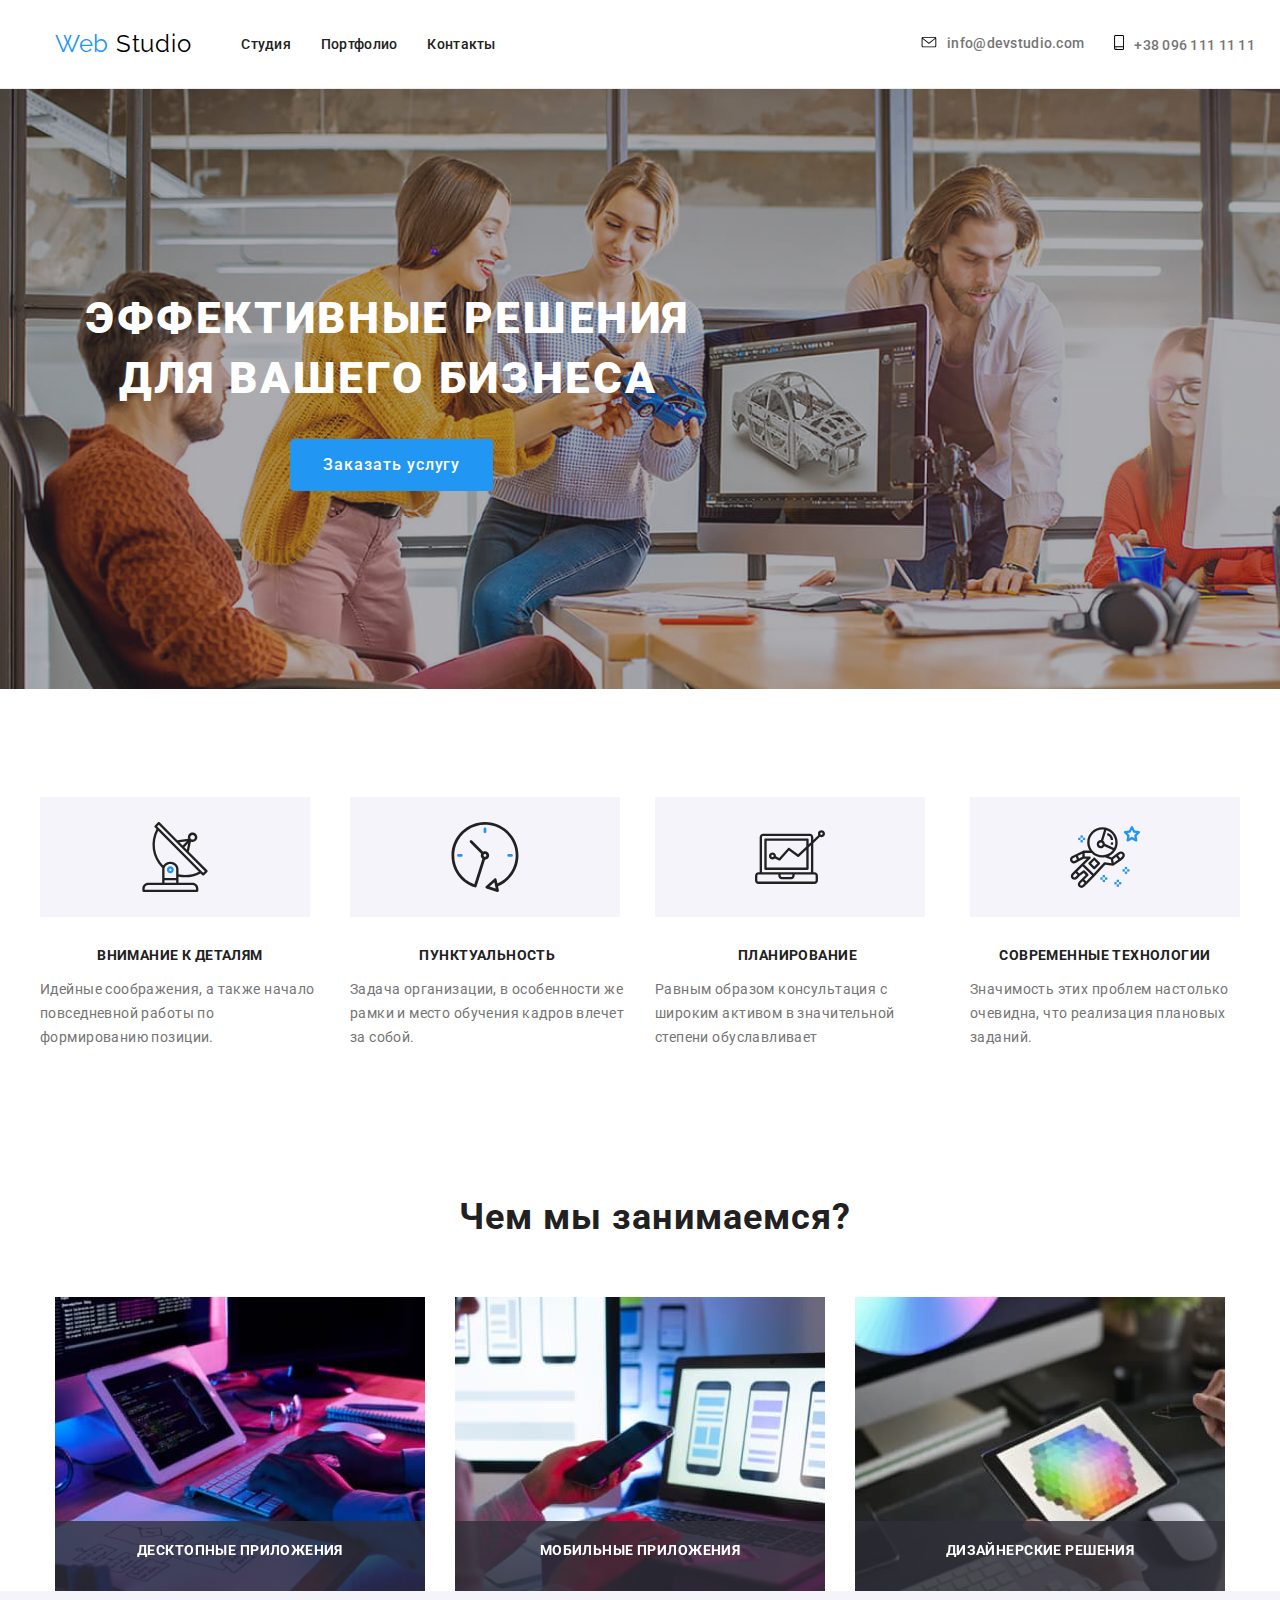
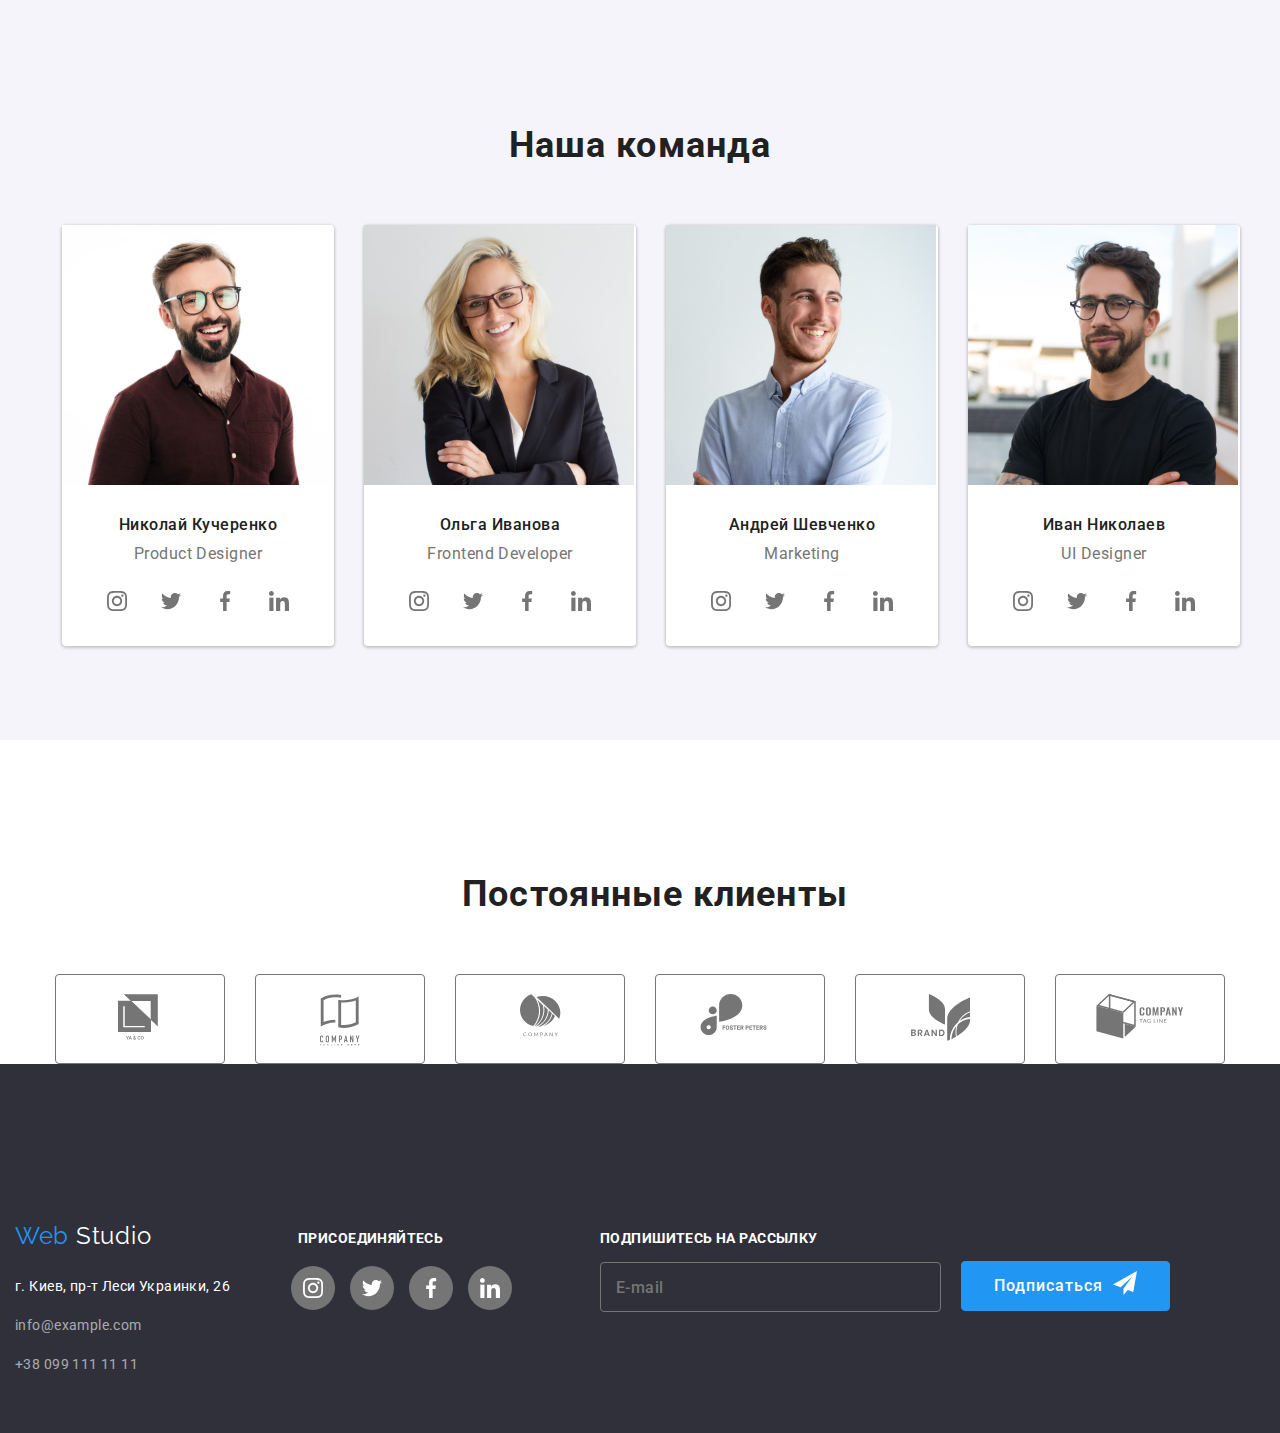
==== index.html @ bc1d1ab4 "Изменяет разметку footer" ====
<!DOCTYPE html>
<html lang="ru">

<head>
  <meta charset="UTF-8" />
  <meta name="viewport" content="width=device-width, initial-scale=1.0" />
  <meta http-equiv="X-UA-Compatible" content="ie=edge" />
  <title>Web studio</title>
  <link rel="stylesheet" href="./css/normalize.css" />
  <link rel="stylesheet" href="./css/styles.css" />
  <link href="https://fonts.googleapis.com/css2?family=Raleway:wght@700&family=Roboto:wght@400;500;700;900&display=swap"
    rel="stylesheet" />
</head>

<body>
  <!--Шапка сайта-->
  <header class="page-header">
    <div class="container flexbox">
      <nav class="navigation">
        <a>
          <span class="logo">
            <span class="logo-part-one">Web</span>
            <span class="logo-part-two">Studio</span></span></a>
        <ul class="list menu-list">
          <li class="menu-item">
            <a href="./index.html" class="menu-link">Студия</a>
          </li>
          <li class="menu-item">
            <a href="./portfolio.html" class="menu-link">Портфолио</a>
          </li>
          <li class="menu-item">
            <a href="#" class="menu-link">Контакты</a>
          </li>
        </ul>
      </nav>

      <section class="contacts">
        <address>
          <ul class="list contacts-list menu-list">
            <li class="contacts-item">
              <a href="info@devstudio.com" class="contacts-link e-mail-link">
                <svg class="mail-icon" width="16" height="11">
                <use href="./icons/sprite.svg#icon-mail"></use>
              </svg>info@devstudio.com</a>
            </li>
            <li class="contacts-item">
              <a href="tel:+380961111111" class="contacts-link"><svg class="mail-icon" width="10" height="15">
                <use href="./icons/sprite.svg#icon-smartphone"></use>
              </svg>+38 096 111 11 11</a>
            </li>
          </ul>
        </address>
      </section>
    </div>
  </header>
  <main>
    <section class="hero boxhero">
      <div class="container">
        <h1 class="page-title">Эффективные решения для вашего бизнеса</h1>
        <button class="btn-header">
          <span data-modal-open>Заказать услугу</span>
        </button>
      </div>
      <div class="backdrop is-hidden" data-modal>
        <div class="modal">
          
          <div>
            <p class="modal-title">
              Оставьте свои данные, мы Вам перезвоним
            </p>
            <form class="contacts-us-form" id="contact-form">
              <svg class="modal-icon" width="18" height="18">
                <use href="./icons/sprite.svg#icon-personmodal"></use>
              </svg>
              <input class="contact-us-field" type="text" name="user-name" placeholder="Имя" required>
              <svg class="modal-icon" width="18" height="18">
                <use href="./icons/sprite.svg#icon-phonemodal"></use>
              </svg>
              <input class="contact-us-field" type="tel" name="user-phone" placeholder="Телефон" required>
              <svg class="modal-icon" width="18" height="18">
                <use href="./icons/sprite.svg#icon-emailmodal"></use>
              </svg>
              <input class="contact-us-field" type="email" name="user-email" placeholder="Почта" required>
              <textarea class="contact-us-field contact-us-message" name="message" id="" placeholder="Введите текст" cols="30" rows="10"></textarea>
              
              
              
              
          
              <div class="flexbox-list">
                <p class="modal-agree-text">
                  <svg class="modal-icon" width="16" height="16">
                   <use href="./icons/sprite.svg#icon-modal">
                  </svg>
                  Соглашаюсь с рассылкой и принимаю
                </p>
               <p href="#" class="modal-terms-text">Условия договора</p>
              </div>
             <button class="modal-btn">
              <span>Отправить</span>
              <div class="icon-close-hover">
                <button data-modal-close><svg class="icon-close" width="30" height="30">
                    <use href="./icons/sprite.svg#icon-close">
                  </svg></button>
              </div>
            </form>
          </div>
        </div>
      </div>
    </section>
    <!-- Преимущества> -->
    <section class="padding-section">
      <div class="container">
        <ul class="list">
          <div class="flexbox-list">
            <li class="team-item">
              <h3 class="advantage-title advantage-lokator">Внимание к деталям</h3>
              <p class="section-description">
                Идейные соображения, а также начало повседневной работы по
                формированию позиции.
              </p>
            </li>
            <li class="team-item">

              <h3 class="advantage-title advantage-clock">Пунктуальность</h3>
              <p class="section-description">
                Задача организации, в особенности же рамки и место обучения
                кадров влечет за собой.
              </p>
            </li>
            <li class="team-item">

              <h3 class="advantage-title advantage-diagram">Планирование</h3>
              <p class="section-description">
                Равным образом консультация с широким активом в значительной
                степени обуславливает
              </p>
            </li>
            <li>

              <h3 class="advantage-title advantage-cosmo">Современные технологии</h3>
              <p class="section-description">
                Значимость этих проблем настолько очевидна, что реализация
                плановых заданий.
              </p>
            </li>
          </div>
        </ul>
      </div>
    </section>
    <!--Продукт-->
    <section class="section padding-section">
      <div class="container">
        <h2 class="section-title">Чем мы занимаемся?</h2>
        <ul class="list">
          <div class="flexbox-list">
            <li class="team-item">
              <div class="product">
              <img class="img" src="./imagespage1/activitiesphoto/img1.jpg" width="370" height="294"
                alt="Десктоп ноутбука" />
                <div class="advantage-absolute-title">
                 <h3 class="advantage-title white-title">Десктопные приложения</h3>
                </div>
            </li>
            <li class="team-item">
              <div class="product">
               <img class="img" src="./imagespage1/activitiesphoto/img2.jpg" width="370" height="294"
                alt="Мобильный телефон" />
                <div class="advantage-absolute-title">
                 <h3 class="advantage-title white-title">
                  Мобильные приложения
                 </h3>
                </div>
              </div>
            </li>
            <li class="team-item">
              <div class="product">
               <img class="img" src="./imagespage1/activitiesphoto/img3.jpg" width="370" height="294"
                alt="Монитор компьютера" />
                <div class="advantage-absolute-title">
                 <h3 class="advantage-title white-title background-title">
                   Дизайнерские решения
                 </h3>
                </div>
              </div>
            </li>
          </div>
        </ul>
      </div>
    </section>
    <!--Команда-->
    <section class="team-section padding-section">
      <div class="container">
        <h2 class="section-title">Наша команда</h2>
        <ul class="list flexbox">
          <div class="flexbox-list">
            <li class="team-item teammembers-box">
              <img class="img" src="./imagespage1/teamphoto/img1.jpg" width="270" height="260"
                alt="Николай Кучеренко" />
              <h3 class="name-title">Николай Кучеренко</h3>
              <p class="name-description">Product Designer</p>
              <ul class="list flexbox-center">
                <li class="social-item">
                  <href="https://www.instagram.com/" class="social-icons-link" target="_blank" rel="noopener noreferrer"
                    aria-label="ссылка Инстаграм" /> 
                    <svg class="social-icon" width="20" height="20">
                      <use href="./icons/sprite.svg#icon-instagram"></use>
                    </svg>
                </li>
                <li class="social-item">
                  <href="https://twitter.com/" class="social-icons-link"
                    target="_blank" rel="noopener noreferrer" aria-label="ссылка Твиттер" />
                    <svg class="social-icon" width="20" height="20">
                      <use href="./icons/sprite.svg#icon-twitter"></use>
                    </svg>
                </li>
                <li class="social-item">
                  <href="https://facebook.com/" class="social-icons-link" target="_blank" rel="noopener noreferrer"
                    aria-label="ссылка Фейсбук" />
                    <svg class="social-icon" width="20" height="20">
                      <use href="./icons/sprite.svg#icon-facebook"></use>
                    </svg>
                </li>
                <li class="social-item">
                  <href="https://www.linkedin.com/" class="social-icons-link" target="_blank" rel="noopener noreferrer"
                    aria-label="ссылка Линкедин" />
                    <svg class="social-icon" width="20" height="20">
                      <use href="./icons/sprite.svg#icon-linkedin"></use>
                    </svg>
                </li>
              </ul>
            </li>
            <li class="team-item teammembers-box">
              <img class="img" src="./imagespage1/teamphoto/img2.jpg" width="270" height="260" alt="Ольга Иванова" />
              <h3 class="name-title">Ольга Иванова</h3>
              <p class="name-description">Frontend Developer</p>
              <ul class="list flexbox-center">
                <li class="social-item">
                  <href="https://www.instagram.com/" class="social-icons-link" target="_blank" rel="noopener noreferrer"
                    aria-label="ссылка Инстаграм" />
                  <svg class="social-icon" width="20" height="20">
                    <use href="./icons/sprite.svg#icon-instagram"></use>
                  </svg>
                </li>
                <li class="social-item">
                  <href="https://twitter.com/" class="social-icons-link" target="_blank" rel="noopener noreferrer"
                    aria-label="ссылка Твиттер" />
                  <svg class="social-icon" width="20" height="20">
                    <use href="./icons/sprite.svg#icon-twitter"></use>
                  </svg>
                </li>
                <li class="social-item">
                  <href="https://facebook.com/" class="social-icons-link" target="_blank" rel="noopener noreferrer"
                    aria-label="ссылка Фейсбук" />
                  <svg class="social-icon" width="20" height="20">
                    <use href="./icons/sprite.svg#icon-facebook"></use>
                  </svg>
                </li>
                <li class="social-item">
                  <href="https://www.linkedin.com/" class="social-icons-link" target="_blank" rel="noopener noreferrer"
                    aria-label="ссылка Линкедин" />
                  <svg class="social-icon" width="20" height="20">
                    <use href="./icons/sprite.svg#icon-linkedin"></use>
                  </svg>
                </li>
              </ul>
            </li>
            <li class="team-item teammembers-box">
              <img class="img" class="img" src="./imagespage1/teamphoto/img3.jpg" width="270" height="260"
                alt="Андрей Шевченко" />
              <h3 class="name-title">Андрей Шевченко</h3>
              <p class="name-description">Marketing</p>
              <ul class="list flexbox-center">
                <li class="social-item">
                  <href="https://www.instagram.com/" class="social-icons-link" target="_blank" rel="noopener noreferrer"
                    aria-label="ссылка Инстаграм" />
                  <svg class="social-icon" width="20" height="20">
                    <use href="./icons/sprite.svg#icon-instagram"></use>
                  </svg>
                </li>
                <li class="social-item">
                  <href="https://twitter.com/" class="social-icons-link" target="_blank" rel="noopener noreferrer"
                    aria-label="ссылка Твиттер" />
                  <svg class="social-icon" width="20" height="20">
                    <use href="./icons/sprite.svg#icon-twitter"></use>
                  </svg>
                </li>
                <li class="social-item">
                  <href="https://facebook.com/" class="social-icons-link" target="_blank" rel="noopener noreferrer"
                    aria-label="ссылка Фейсбук" />
                  <svg class="social-icon" width="20" height="20">
                    <use href="./icons/sprite.svg#icon-facebook"></use>
                  </svg>
                </li>
                <li class="social-item">
                  <href="https://www.linkedin.com/" class="social-icons-link" target="_blank" rel="noopener noreferrer"
                    aria-label="ссылка Линкедин" />
                  <svg class="social-icon" width="20" height="20">
                    <use href="./icons/sprite.svg#icon-linkedin"></use>
                  </svg>
                </li>
              </ul>
            </li>
            <li class="team-item teammembers-box">
              <img class="img" src="./imagespage1/teamphoto/img4.jpg" width="270" height="260" alt="Иван Николаев" />
              <h3 class="name-title">Иван Николаев</h3>
              <p class="name-description">UI Designer</p>
              <ul class="list flexbox-center">
                <li class="social-item">
                  <href="https://www.instagram.com/" class="social-icons-link" target="_blank" rel="noopener noreferrer"
                    aria-label="ссылка Инстаграм" />
                  <svg class="social-icon" width="20" height="20">
                    <use href="./icons/sprite.svg#icon-instagram"></use>
                  </svg>
                </li>
                <li class="social-item">
                  <href="https://twitter.com/" class="social-icons-link" target="_blank" rel="noopener noreferrer"
                    aria-label="ссылка Твиттер" />
                  <svg class="social-icon" width="20" height="20">
                    <use href="./icons/sprite.svg#icon-twitter"></use>
                  </svg>
                </li>
                <li class="social-item">
                  <href="https://facebook.com/" class="social-icons-link" target="_blank" rel="noopener noreferrer"
                    aria-label="ссылка Фейсбук" />
                  <svg class="social-icon" width="20" height="20">
                    <use href="./icons/sprite.svg#icon-facebook"></use>
                  </svg>
                </li>
                <li class="social-item">
                  <href="https://www.linkedin.com/" class="social-icons-link" target="_blank" rel="noopener noreferrer"
                    aria-label="ссылка Линкедин" />
                  <svg class="social-icon" width="20" height="20">
                    <use href="./icons/sprite.svg#icon-linkedin"></use>
                  </svg>
                </li>
              </ul>
            </li>
          </div>
        </ul>
      </div>
    </section>
    <!--Постоянные клиенты-->
    <section class="section padding-section">
      <div class="container">
        <h2 class="section-title">Постоянные клиенты</h2>
        <ul class="list flexbox-list">
          <li class="team-item">
            <div class="clients-box">
              <svg class="client-icon" width="44" height="49">
                <use href="./icons/sprite.svg#icon-logo1"></use>
              </svg>
            </div>
          </li>
          <li class="team-item">
            <div class="clients-box">
              <svg class="client-icon" width="40" height="52">
                <use href="./icons/sprite.svg#icon-logo2"></use>
              </svg>
            </div>
          </li>
          <li class="team-item">
            <div class="clients-box">
              <svg class="client-icon" width="41" height="43">
                <use href="./icons/sprite.svg#icon-logo3"></use>
              </svg>
            </div>
          </li>
          <li class="team-item">
            <div class="clients-box">
              <svg class="client-icon" width="80" height="42">
                <use href="./icons/sprite.svg#icon-logo4"></use>
              </svg>
            </div>
          </li>
          <li class="team-item">
            <div class="clients-box">
              <svg class="client-icon" width="59" height="47">
                <use href="./icons/sprite.svg#icon-logo5"></use>
              </svg>
            </div>
          </li>
          <li class="team-item">
            <div class="clients-box">
              <svg class="client-icon" width="88" height="45">
                <use href="./icons/sprite.svg#icon-logo6"></use>
              </svg>
            </div>
          </li>
        </ul>
      </div>
    </section>
  </main>
  <!--Подвал-->
  <footer class="footer-section flexbox-list">
    <section class="padding-section">
      <div class="section flexbox-list">
        <div class="flexbox-list footer-box">
          <div class="adress-box">
            <h2 hidden class="section-title">Контакты</h2>
            <p class="logo">
              <span class="logo-part-one-footer">Web</span>
              <span class="logo-part-two-footer">Studio</span>
            </p>

            <address>
              <div>
                <ul class="list">
                  <li class="adress-margin">
                    <a href="#" target="_blank" rel="noopener noreferrer" class="adress-footer-description">г. Киев, пр-т
                      Леси
                      Украинки, 26</a>
                  </li>
                  <li class="adress-margin">
                    <a href="mailto:info@example.com" class="contacts-description">info@example.com</a>
                  </li>
                  <li class="adress-margin">
                    <a href="+380991111111" class="contacts-description">+38 099 111 11 11</a>
                  </li>
                </ul>
              </div>
            </address>
          </div>

          <div class="footer-box join-us-box">
            <b class="advantage-title white-title">Присоединяйтесь</b>
            <ul class="list flexbox-center">
              <li class="socialfooter-item">
                <href="https://www.instagram.com/" class="socialfooter-icons-link" target="_blank" rel="noopener noreferrer"
                  aria-label="ссылка Инстаграм" />
                <svg class="socialfooter-icon" width="20" height="20">
                  <use href="./icons/sprite.svg#icon-instagram"></use>
                </svg>
              </li>
              <li class="socialfooter-item">
                <href="https://twitter.com/" class="socialfooter-icons-link" target="_blank" rel="noopener noreferrer"
                  aria-label="ссылка Твиттер" />
                <svg class="socialfooter-icon" width="20" height="20">
                  <use href="./icons/sprite.svg#icon-twitter"></use>
                </svg>
              </li>
              <li class="socialfooter-item">
                <href="https://facebook.com/" class="socialfooter-icons-link" target="_blank" rel="noopener noreferrer"
                  aria-label="ссылка Фейсбук" />
                <svg class="socialfooter-icon" width="20" height="20">
                  <use href="./icons/sprite.svg#icon-facebook"></use>
                </svg>
              </li>
              <li class="socialfooter-item">
                <href="https://www.linkedin.com/" class="socialfooter-icons-link" target="_blank" rel="noopener noreferrer"
                  aria-label="ссылка Линкедин" />
                <svg class="socialfooter-icon" width="20" height="20">
                  <use href="./icons/sprite.svg#icon-linkedin"></use>
                </svg>
              </li>
            </ul>
          </div>
        </div>

        <div class="footer-box sign-up-box container">
          <b class="advantage-title white-title">Подпишитесь на рассылку</b>
          <div class="flexbox-list">
            <p class="email-btn emailbtn-text">E-mail</p>
            <button class="btn adress-margin">
              <span class="flexbox-list">Подписаться
                <svg class="galka-icon" width="24" height="24">
                  <use href="./icons/sprite.svg#icon-galka"></use>
                </svg>
              </span>
            </button>
          </div>
        </div>
        </button>
      </div>
      </div>
    </section>
  </footer>
  <script src="./js/modal.js"></script>
</body>

</html>
---- css/styles.css ----
html {
  box-sizing: border-box;
}

*,
*::before,
*::after {
  box-sizing: inherit;
}

:root {
  --accent-color: #2196f3;
  --dark-color: #000000;
  --semidark-color: #212121;
  --background-color: #2f303a;
  --main-color: #757575;
  --semilight-color: #f5f4fa;
  --light-color: #ffffff;
  --backround-light: #f5f4fa;
  --border-color: #ececec;
  --timing-function: cubic-bezier(0.4, 0, 0.2, 1);
}

body {
  font-family: "Roboto", sans-serif;
  font-size: 14px;
  line-height: 1, 714;
  letter-spacing: 0.03em;
  color: var(--main-color);
}
.container {
  width: 1200px;
  padding-left: 15 px;
  margin-right: auto;
  margin-left: auto;
}
.page-header {
  padding: 30px 0 30px 30px;
  border-bottom: 1px solid var(--border-color);
}

.flexbox {
  display: flex;
  justify-content: flex-end;
  align-items: center;
}
.flexbox-list {
  display: flex;
}

.flexbox-center {
  display: flex;
  justify-content: center;
}
.flexbox-space-between {
  display: flex;
  justify-content: space-between;
}

.footer-box {
  width: calc((100% - 30px) / 2);
}

.menu-list {
  display: flex;
}

.hero {
  background-color: rgba(47, 48, 58, 0.4);
  background-image: linear-gradient(
      rgba(47, 48, 58, 0.4) 0%,
      rgba(47, 48, 58, 0.4) 100%
    ),
    url(../imagespage1/header.jpg);

  height: 600px;
  padding: 200px 0;
}
/*фото*/
.img {
  display: block;
  max-width: 100%;
  height: auto;
  object-fit: cover;
  object-position: top;
}

/* секции */

.boxhero {
  margin-right: auto;
  margin-left: auto;
}

.section {
  width: 1200px;
  margin-right: auto;
  margin-left: auto;
  padding: 0 15px;
}
.padding-section {
  padding-top: 94px;
}
.margin-works:nth-child(-n + 3) {
  margin-top: 34px;
}
.team-section {
  margin-right: auto;
  margin-left: auto;
  background-color: var(--backround-light);
  padding: 94px 15px;
}
.footer-section {
  margin-right: auto;
  margin-left: auto;
  background-color: var(--background-color);
  padding: 60 0 0 0;
}
.footer-width {
  width: 1200px;
}
.items-wrap {
  flex-wrap: wrap;
}
.e-mail-link {
  margin-right: 30px;
}
.navigation {
  display: flex;
  align-items: center;
  margin-right: auto;
}
.works-width {
  width: calc((100% - 60px) / 3);
}

.menu-item:not(:last-child) {
  margin-right: 30px;
}

.team-item:not(:last-child) {
  margin-right: 30px;
}
/*.menu-item {
  outline: 2px solid tomato;
}*/

.menu-link {
  font-family: "Roboto", sans-serif;
  position: relative;
  font-weight: 500;
  font-size: 14px;
  line-height: 1.143em;
  letter-spacing: 0.02em;
  color: var(--semidark-color);
  text-decoration: none;
  transition: color 250ms var(--timing-function);
}
.menu-link::after {
  content: "";
  position: absolute;
  display: block;
  width: 100%;
  height: 4px;
  border-radius: 4px;
  background-color: var(--accent-color);
  transform: translateY(30px);
  transform: scaleX(0);
  transition: transform 250ms var(--timing-function);
  margin-top: 32px;
}
.menu-link:hover::after,
.menu-link:focus::after,
.menu-link:enabled::after {
  transform: scaleX(1);
}

.menu-link:focus,
.menu-link:hover,
.menu-link:enabled {
  color: var(--accent-color);
}

.list {
  list-style: none;
  padding: 0px;
  margin: 0px;
}

.contacts-list {
  font-style: normal;
}
.contacts-link {
  font-family: "Roboto", sans-serif;
  font-style: normal;
  font-weight: 500;
  font-size: 14px;
  line-height: 1.143em;
  letter-spacing: 0.02em;
  color: var(--main-color);
  text-decoration: none;
  transition: color 250ms var(--timing-function);
}

.contacts-link:hover {
  color: var(--accent-color);
  fill: var(--accent-color);
}

.mail-icon {
  margin-right: 10px;
  transition: fill 250ms var(--timing-function);
}

.portfolio-link {
  font-family: "Roboto", sans-serif;
  color: var(--main-color);
  text-decoration: none;
}

/* Боксы */
.advantage-box {
  width: 270px;
  padding: 25px 100px;
  margin-bottom: 30px;
  background-color: var(--backround-light);
}

.advantage-lokator:before {
  content: " ";
  display: block;
  width: 270px;
  height: 120px;
  background-image: url(../imagespage1/advantagephoto/lokator.svg);
  background-position: 50% 50%;
  background-size: auto auto;
  background-repeat: no-repeat;
  background-color: var(--backround-light);
  margin-bottom: 30px;
}

.advantage-clock:before {
  content: " ";
  display: block;
  width: 270px;
  height: 120px;
  background-image: url(../imagespage1/advantagephoto/clock.svg);
  background-position: 50% 50%;
  background-size: auto auto;
  background-repeat: no-repeat;
  background-color: var(--backround-light);
  margin-bottom: 30px;
}
.advantage-diagram:before {
  content: " ";
  display: block;
  width: 270px;
  height: 120px;
  background-image: url(../imagespage1/advantagephoto/diagram.svg);
  background-position: 50% 50%;
  background-size: auto auto;
  background-repeat: no-repeat;
  background-color: var(--backround-light);
  margin-bottom: 30px;
}
.advantage-cosmo:before {
  content: " ";
  display: block;
  width: 270px;
  height: 120px;
  background-image: url(../imagespage1/advantagephoto/cosmo.svg);
  background-position: 50% 50%;
  background-size: auto auto;
  background-repeat: no-repeat;
  background-color: var(--backround-light);
  margin-bottom: 30px;
}
.clients-box {
  width: 170px;
  height: 90px;
  padding: 19px;
  text-align: center;
  background-color: var(--light-color);
  border: 1px solid var(--main-color);
  border-radius: 4px;
  transition: border-color 250ms var(--timing-function);
}

.clients-box:hover .client-icon {
  fill: var(--accent-color);
}

.client-icon {
  fill: var(--main-color);
  transition: fill 250ms var(--timing-function);
}

.clients-box:hover {
  border-color: var(--accent-color);
}

.teammembers-box {
  width: 272px;
  border-radius: 4px;
  background-color: var(--light-color);
  box-shadow: 0px 1px 3px 1px rgba(0, 0, 0, 0.2);
}
.works-box {
  width: 370px;
  margin-bottom: 30px;
  transition: box-shadow 250ms var(--timing-function);
  box-shadow: 0px 1px 3px 1px rgba(0, 0, 0, 0.2);
}

.portfolio-link:hover .work-actions {
  opacity: 1;
}
.work-actions {
  position: absolute;
  top: 23px;
  left: 23px;
  padding-right: 23px;
  opacity: 0;
  transition: 250ms var(--timing-function);
}
.product-thumb:hover::before {
  opacity: 1;
}

.product-thumb {
  position: relative;
  overflow: hidden;
  transition: opacity 250ms var(--timing-function);
}

.product-overlay {
  position: absolute;
  top: 0;
  left: 0;
  width: 100%;
  height: 100%;
  background-color: rgba(33, 150, 243, 0.9);
  transform: translateY(100%);
  opacity: 0;
  transition: transform 250ms cubic-bezier(0.4, 0, 0.2, 1),
    opacity 250ms cubic-bezier(0.4, 0, 0.2, 1);
}

.product:hover .product-overlay {
  transform: translateY(0);
  opacity: 1;
}

.product {
  position: relative;
}

.product.is-hidden {
  opacity: 0;
  pointer-events: none;
}
.advantage-absolute-title {
  position: absolute;
  background: rgba(47, 48, 58, 0.8);
  height: 70px;
  width: 370px;
  padding-top: 7px;
  bottom: 0;
}

.works-description {
  padding: 20px 24px;
}
.adress-box {
  padding-top: 40px;
}

.join-us-box {
  width: 206px;
  margin-top: 72px;
  margin-bottom: 100px;
  margin-left: 68px;
}
.sign-up-box {
  width: 570px;
  margin-top: 72px;
  margin-bottom: 100px;
}

/* Заголовки */

.logo {
  font-family: "Raleway", sans-serif;
  margin-right: 50px;
  font-weight: 700px;
  font-size: 24px;
  line-height: 1.167em;
  letter-spacing: 0.03em;
}

.logo-part-one {
  color: var(--accent-color);
}
.logo-part-two {
  color: var(--dark-color);
}
.logo-part-one-footer {
  color: var(--accent-color);
}
.logo-part-two-footer {
  color: var(--light-color);
}

.page-title {
  font-weight: 900;
  font-size: 44px;
  line-height: 1.363em;
  text-align: center;
  letter-spacing: 0.06em;
  text-transform: uppercase;
  color: var(--light-color);
  margin: 0 0 30px;
  width: 696px;
}
.section-title {
  font-weight: 700;
  font-size: 36px;
  line-height: 1.67em;
  text-align: center;
  letter-spacing: 0.03em;
  color: var(--semidark-color);
  margin-bottom: 50px;
}
.advantage-title {
  font-weight: 700;
  font-size: 14px;
  line-height: 1.143em;
  letter-spacing: 0.03em;
  text-transform: uppercase;
  color: var(--semidark-color);
  text-align: center;
}
.modal {
  position: absolute;
  top: 50%;
  left: 50%;
  transform: translate(-50%, -50%);
  height: 581px;
  width: 528px;
  background-color: #ffffff;
  border-radius: 4px;
  box-shadow: 0px 1px 3px 1px rgba(0, 0, 0, 0.2);
}

.modal-icon {
  margin-right: 8px;
}

.modal-btn {
  font-weight: 500;
  font-size: 16px;
  line-height: 1.875em;
  letter-spacing: 0.06em;
  display: flex;
  height: 50px;
  align-items: center;
  text-align: center;
  background-color: var(--accent-color);
  color: var(--light-color);
  padding: 10px 32px;
  border: 1px solid var(--accent-color);
  border-radius: 4px;
  transition: color 250ms var(--timing-function);
  transition: background-color 250ms var(--timing-function);
  margin-left: 164px;
  margin-bottom: 40px;
  box-shadow: 0px 1px 3px 1px rgba(0, 0, 0, 0.2);
}
.modal-terms-text {
  font-style: 400;
  font-weight: 400;
  font-size: 12px;
  line-height: 1.714em;
  letter-spacing: 0.03em;
  text-decoration-line: underline;
  color: #2196f3;
}
.modal-btn:hover,
.modal-btn:focus {
  background-color: var(--light-color);
  color: var(--accent-color);
}
.modal-title {
  font-weight: 700;
  font-size: 20px;
  line-height: 1.15em;
  text-align: center;
  vertical-align: top;
  letter-spacing: 0.03em;
  color: var(--semidark-color);
  margin-top: 40px;
  margin-bottom: 0px;
}
.modal-agree-text {
  font-weight: 400;
  font-size: 12px;
  line-height: 1.71em;
  text-align: left;
  vertical-align: top;
  letter-spacing: 0.03em;
  color: var(--main-color);
}

.contact-us-field {
  width: 450px;
  height: 40px;
  border: 1px solid var(--main-color);
  border-radius: 4px;
  margin-left: 40px;
  margin-top: 28px;
  padding-top: 9px;
  padding-left: 15px;
  color: var(--main-color);
  font-weight: 400;
  font-size: 14px;
  line-height: 1.142em;
  letter-spacing: 0.01em;
}

.contact-us-message {
  width: 450px;
  height: 125px;
  border: 1px solid var(--main-color);
  border-radius: 4px;
  margin-left: 40px;
  margin-top: 28px;
  padding-top: 9px;
  padding-left: 15px;
  color: var(--main-color);
  font-weight: 400;
  font-size: 14px;
  line-height: 1, 142;
  letter-spacing: 0.01em;
}

.contact-us-field::placeholder {
  font-style: 400;
  font-weight: 400;
  font-size: 12px;
  line-height: 1.16;
  letter-spacing: 0.01em;
  color: rgba(117, 117, 117, 0.5);
}
.comment-window {
  width: 450px;
  height: 120px;
  border: 1px solid var(--main-color);
  border-radius: 4px;
  margin-left: 40px;
}

.modalwindow-text {
  color: var(--main-color);
  font-weight: 400;
  font-size: 14px;
  line-height: 1, 142;
  letter-spacing: 0.01em;
}
.icon-close {
  position: absolute;
  top: 8px;
  right: 8px;
  transition: fill 250ms var(--timing-function);
}
.icon-close-hover:hover .icon-close {
  fill: var(--accent-color);
}

.inline-block {
  display: inline-block;
}

.white-title {
  color: var(--light-color);
}

.name-title {
  font-weight: 500;
  font-size: 16px;
  line-height: 1.188em;
  letter-spacing: 0.03em;
  color: var(--semidark-color);
  margin: 0 0 10px;
  text-align: center;
  margin-top: 30px;
}
.portfolio-title {
  font-weight: 700;
  font-size: 18px;
  line-height: 2em;
  letter-spacing: 0.06em;
  color: var(--semidark-color);
}

/* Описание */
.section-description {
  font-style: normal;
  font-weight: normal;
  font-size: 14px;
  line-height: 1.714em;
  letter-spacing: 0.03em;
  color: var(--main-color);
}

.name-description {
  font-weight: 400;
  font-size: 16px;
  line-height: 1.188em;
  letter-spacing: 0.03em;
  color: var(--main-color);
  text-align: center;
  margin-top: 10px;
}

.contacts-description {
  font-style: normal;
  font-weight: normal;
  font-size: 14px;
  line-height: 1.714em;
  letter-spacing: 0.03em;
  color: rgba(255, 255, 255, 0.6);
  text-decoration: none;
}
.adress-footer-description {
  font-style: normal;
  font-weight: normal;
  font-size: 14px;
  line-height: 1.714em;
  letter-spacing: 0.03em;
  color: var(--light-color);
  text-decoration: none;
}
.portfolio-description {
  font-weight: 400;
  font-style: 400;
  font-size: 18px;
  line-height: 2.33em;
  letter-spacing: 0.03em;
  color: var(--light-color);
}
.portfolio-text {
  font-family: "Roboto", sans-serif;
  font-style: normal;
  font-weight: 400;
  font-size: 16px;
  line-height: 1.875em;
  letter-spacing: 0.03em;
  color: var(--main-color);
}
.social-icons-link {
  display: inline-flex;
  justify-content: center;
  align-items: center;
  width: 44px;
  height: 44px;
  background: var(--light-color);
  border-radius: 50%;
  fill: var(--main-color);
  transition: background-color 250ms var(--timing-function);
}
.social-icon {
  transition: fill 250ms var(--timing-function);
}
.social-icons-link:hover .social-icon {
  fill: var(--light-color);
}
.social-icons-link:hover {
  background-color: var(--accent-color);
}

.social-item:not(:last-child) {
  margin-right: 10px;
}
.social-item {
  margin-bottom: 23px;
}

.socialfooter-icons-link {
  display: inline-flex;
  justify-content: center;
  align-items: center;
  width: 44px;
  height: 44px;
  background: var(--main-color);
  border-radius: 50%;
  fill: var(--light-color);
}

.socialfooter-icons-link:hover .socialfooter-icon {
  fill: var(--light-color);
}
.socialfooter-icons-link:hover {
  background-color: var(--accent-color);
}

.socialfooter-item:not(:last-child) {
  margin-right: 15px;
}
.socialfooter-item {
  margin-top: 20px;
  margin-bottom: 23px;
}
.social-footer {
  margin-right: 10px;
  margin-top: 21px;
}

.social-footer-item {
  margin: 20px;
}
.adress-margin {
  margin-top: 15px;
}

.galka-icon {
  display: inline-flex;
  margin-left: 10px;
  width: 24px;
  height: 24px;
  fill: var(--light-color);
}

/* Кнопки */

.btn {
  font-weight: 500;
  font-size: 16px;
  line-height: 1.875em;
  letter-spacing: 0.06em;
  display: flex;
  height: 50px;
  align-items: center;
  text-align: center;
  background-color: var(--accent-color);
  color: var(--light-color);
  padding: 10px 32px;
  border: 1px solid var(--accent-color);
  border-radius: 4px;
  margin-left: 20px;
  transition: background-color 250ms var(--timing-function);
  transition: color 250ms var(--timing-function);
}
.btn:hover,
.btn:focus {
  background-color: var(--light-color);
  color: var(--accent-color);
}
.galka-icon {
  transition: fill 250ms var(--timing-function);
}
.btn:hover .galka-icon {
  fill: var(--accent-color);
}

.btn-header {
  font-weight: 500;
  font-size: 16px;
  line-height: 1.875em;
  letter-spacing: 0.06em;
  display: flex;
  text-align: center;
  background-color: var(--accent-color);
  color: var(--light-color);
  border: 1px solid var(--accent-color);
  border-radius: 4px;
  padding: 10px 32px;
  margin-left: 250px;
  transition: background-color 250ms var(--timing-function);
  transition: color 250ms var(--timing-function);
}

.btn-header:hover,
.btn-header:focus {
  background-color: var(--light-color);
  color: var(--accent-color);
}

.backdrop {
  position: fixed;
  top: 0;
  left: 0;
  width: 100%;
  height: 100%;
  background-color: rgba(0, 0, 0, 0.2);
}

.backdrop.is-hidden {
  opacity: 0;
  pointer-events: none;
}

.email-btn {
  width: 357px;
  height: 50px;
  border: 1px solid var(--main-color);
  border-radius: 4px;
  padding-left: 15px;
  padding-top: 15px;
  padding-bottom: 15px;
}
.emailbtn-text {
  color: var(--main-color);
  font-weight: 500;
  font-size: 16px;
  line-height: 1.25em;
  letter-spacing: 0.03em;
}

.portfoliobtn {
  background-color: var(--semilight-color);
  color: var(--semidark-color);
  font-weight: 500;
  font-size: 16px;
  line-height: 1.625em;
  letter-spacing: 0.03em;
  transition: color 250ms var(--timing-function);
  border: 1px solid var(--semilight-color);
  border-radius: 4px;
  padding: 6px 22px;
  margin-right: 8px;
  display: inline-block;
  transition: background-color 250ms var(--timing-function);
}

.portfoliobtn:hover,
.portfoliobtn:focus {
  background-color: var(--accent-color);
  color: var(--light-color);
}
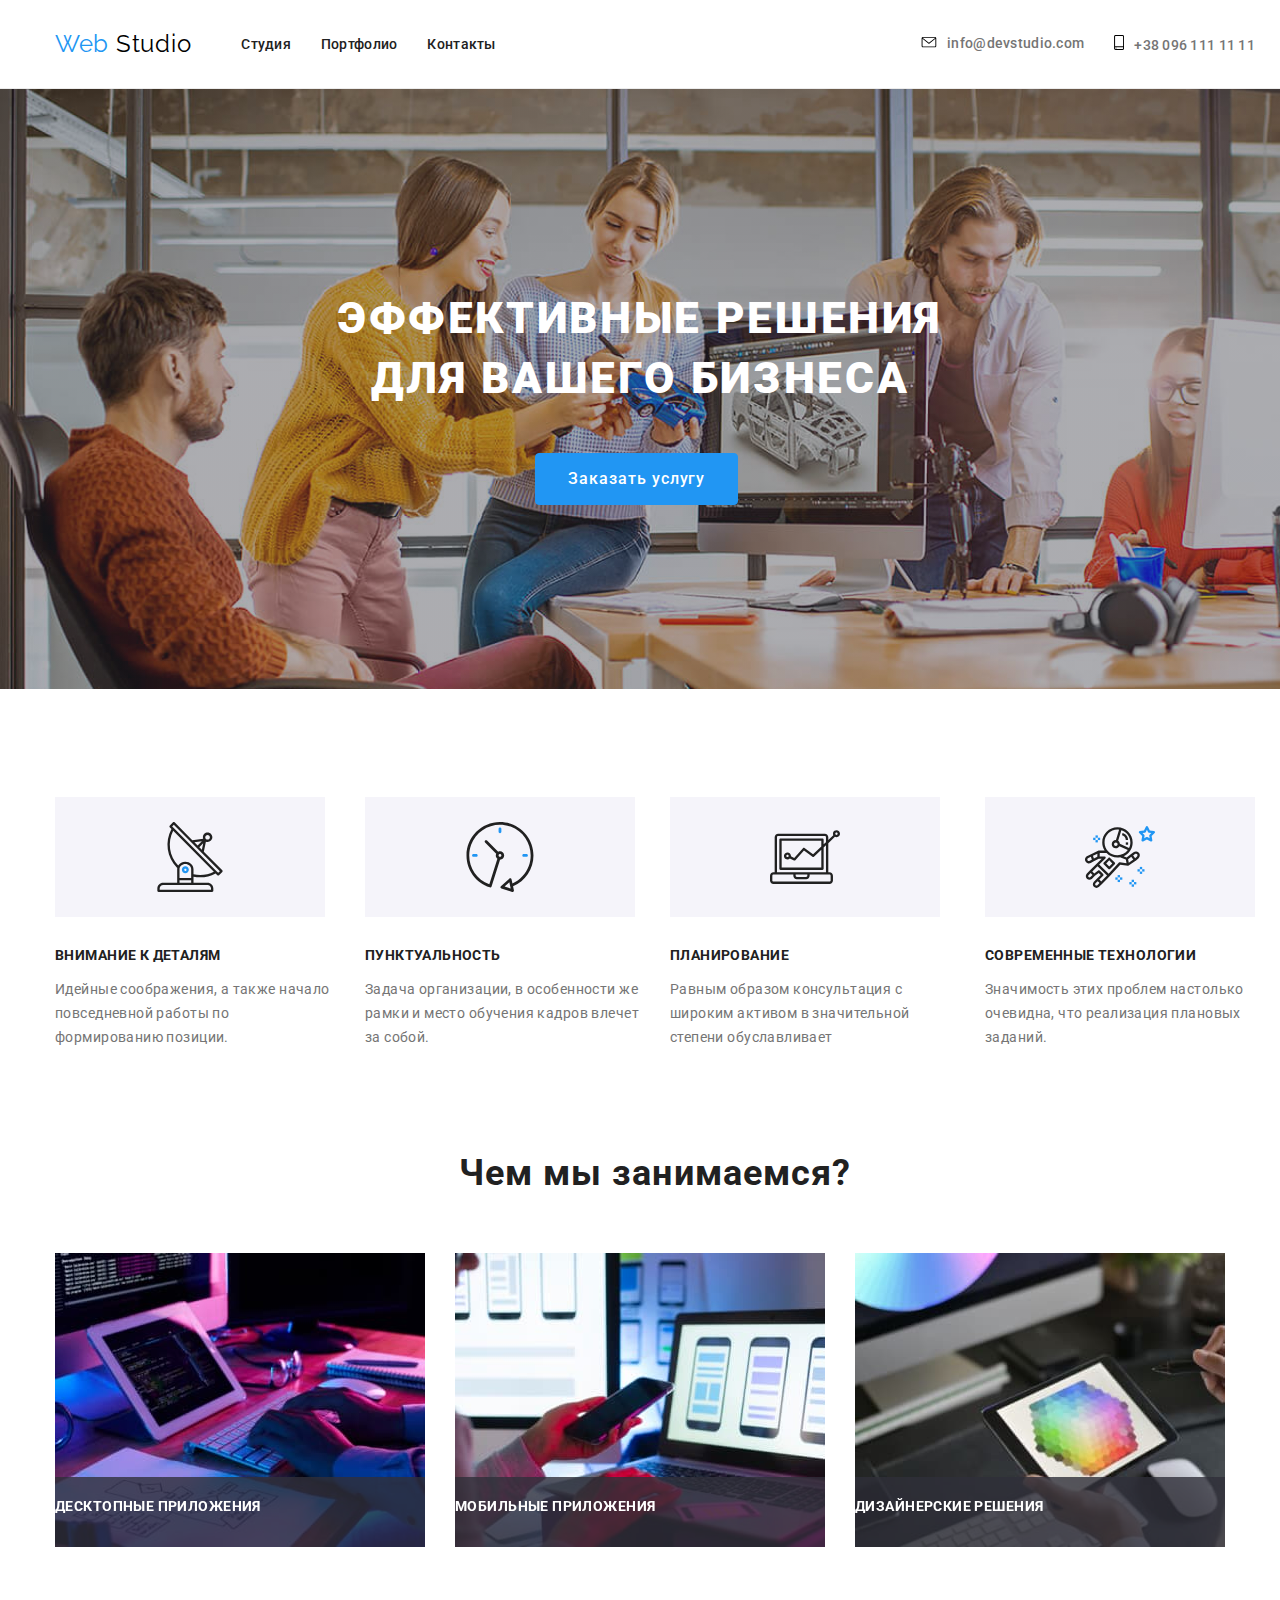
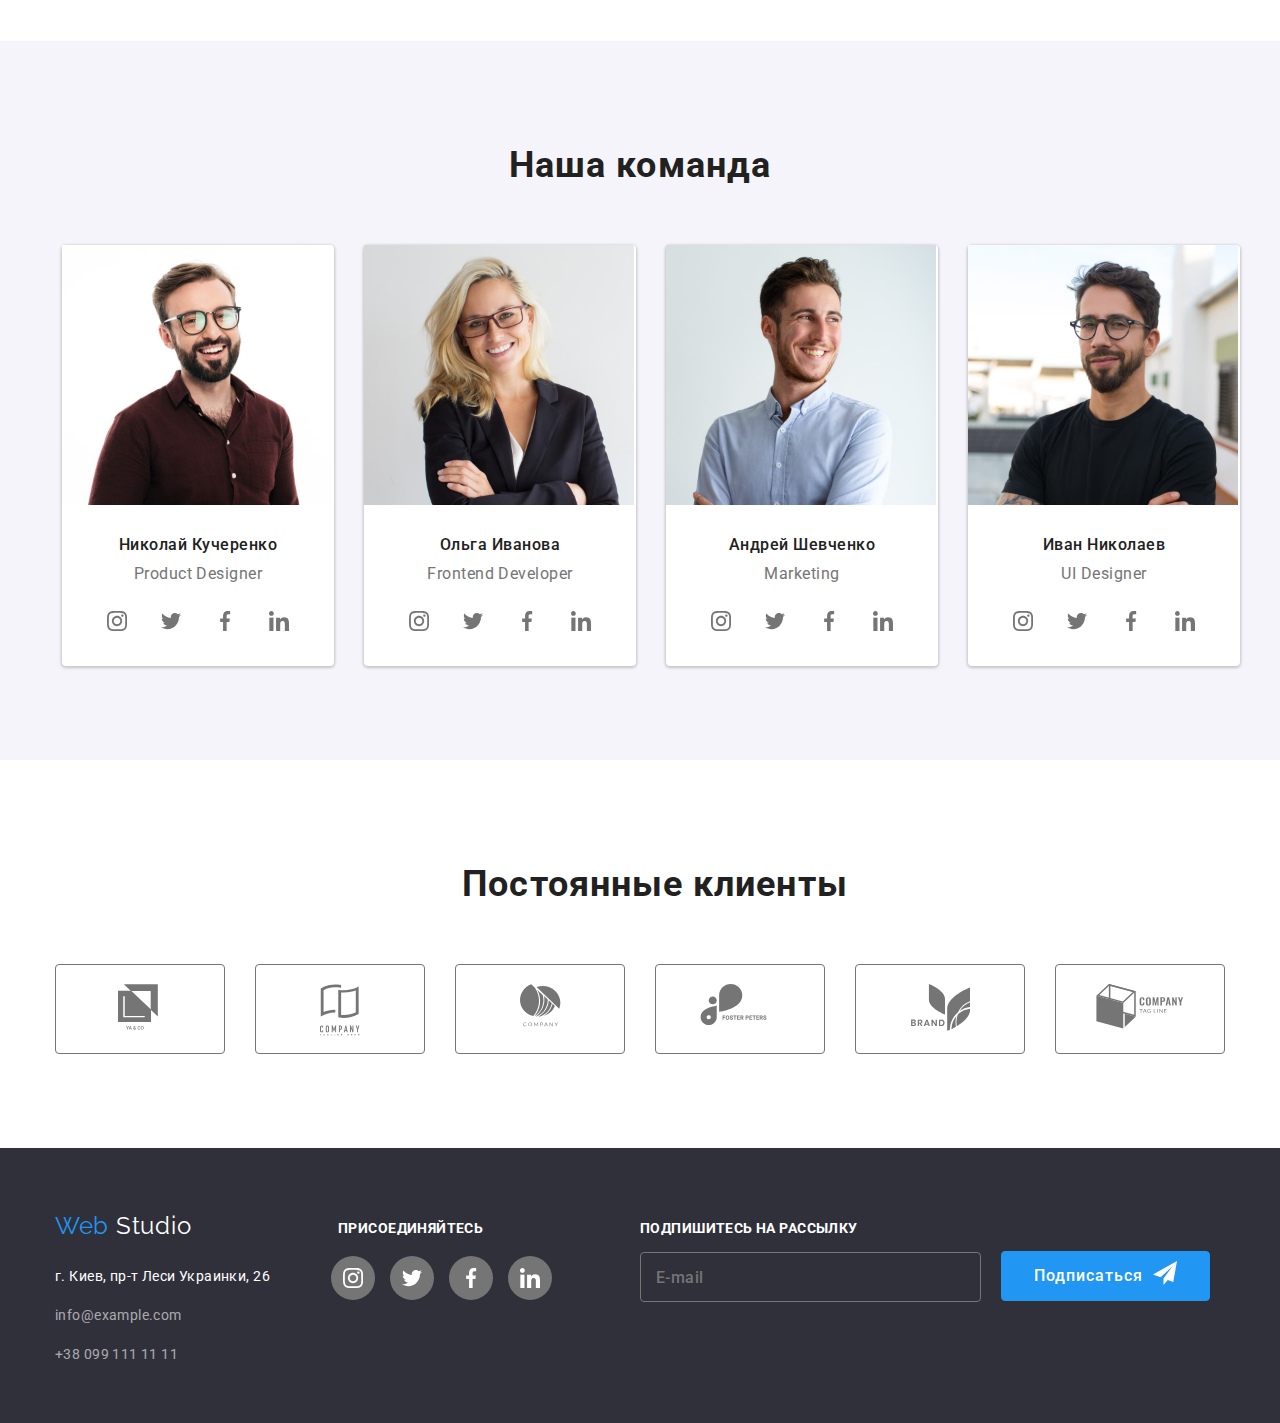
==== commit 33dcce4b: "Исправляет ошибки по комментариям ментора" ====
--- a/index.html
+++ b/index.html
@@ -83,9 +83,6 @@
               <input class="contact-us-field" type="email" name="user-email" placeholder="Почта" required>
               <textarea class="contact-us-field contact-us-message" name="message" id="" placeholder="Введите текст" cols="30" rows="10"></textarea>
               
-              
-              
-              
           
               <div class="flexbox-list">
                 <p class="modal-agree-text">
@@ -109,7 +106,7 @@
       </div>
     </section>
     <!-- Преимущества> -->
-    <section class="padding-section">
+    <section class="section product-padding">
       <div class="container">
         <ul class="list">
           <div class="flexbox-list">
@@ -393,7 +390,6 @@
   </main>
   <!--Подвал-->
   <footer class="footer-section flexbox-list">
-    <section class="padding-section">
       <div class="section flexbox-list">
         <div class="flexbox-list footer-box">
           <div class="adress-box">
@@ -473,7 +469,6 @@
         </button>
       </div>
       </div>
-    </section>
   </footer>
   <script src="./js/modal.js"></script>
 </body>
--- a/css/styles.css
+++ b/css/styles.css
@@ -100,6 +100,14 @@
 }
 .padding-section {
   padding-top: 94px;
+  padding-bottom: 94px;
+}
+.poftfolio-padding {
+  padding-top: 50px;
+  padding-bottom: 100px;
+}
+.product-padding {
+  padding-top: 94px;
 }
 .margin-works:nth-child(-n + 3) {
   margin-top: 34px;
@@ -420,6 +428,7 @@
   text-transform: uppercase;
   color: var(--light-color);
   margin: 0 0 30px;
+  margin: auto;
   width: 696px;
 }
 .section-title {
@@ -430,6 +439,7 @@
   letter-spacing: 0.03em;
   color: var(--semidark-color);
   margin-bottom: 50px;
+  margin-top: 0px;
 }
 .advantage-title {
   font-weight: 700;
@@ -438,7 +448,6 @@
   letter-spacing: 0.03em;
   text-transform: uppercase;
   color: var(--semidark-color);
-  text-align: center;
 }
 .modal {
   position: absolute;
@@ -610,6 +619,7 @@
   line-height: 1.714em;
   letter-spacing: 0.03em;
   color: var(--main-color);
+  margin-bottom: 0px;
 }
 
 .name-description {
@@ -774,7 +784,8 @@
   border: 1px solid var(--accent-color);
   border-radius: 4px;
   padding: 10px 32px;
-  margin-left: 250px;
+  margin-left: 495px;
+  margin-top: 44px;
   transition: background-color 250ms var(--timing-function);
   transition: color 250ms var(--timing-function);
 }
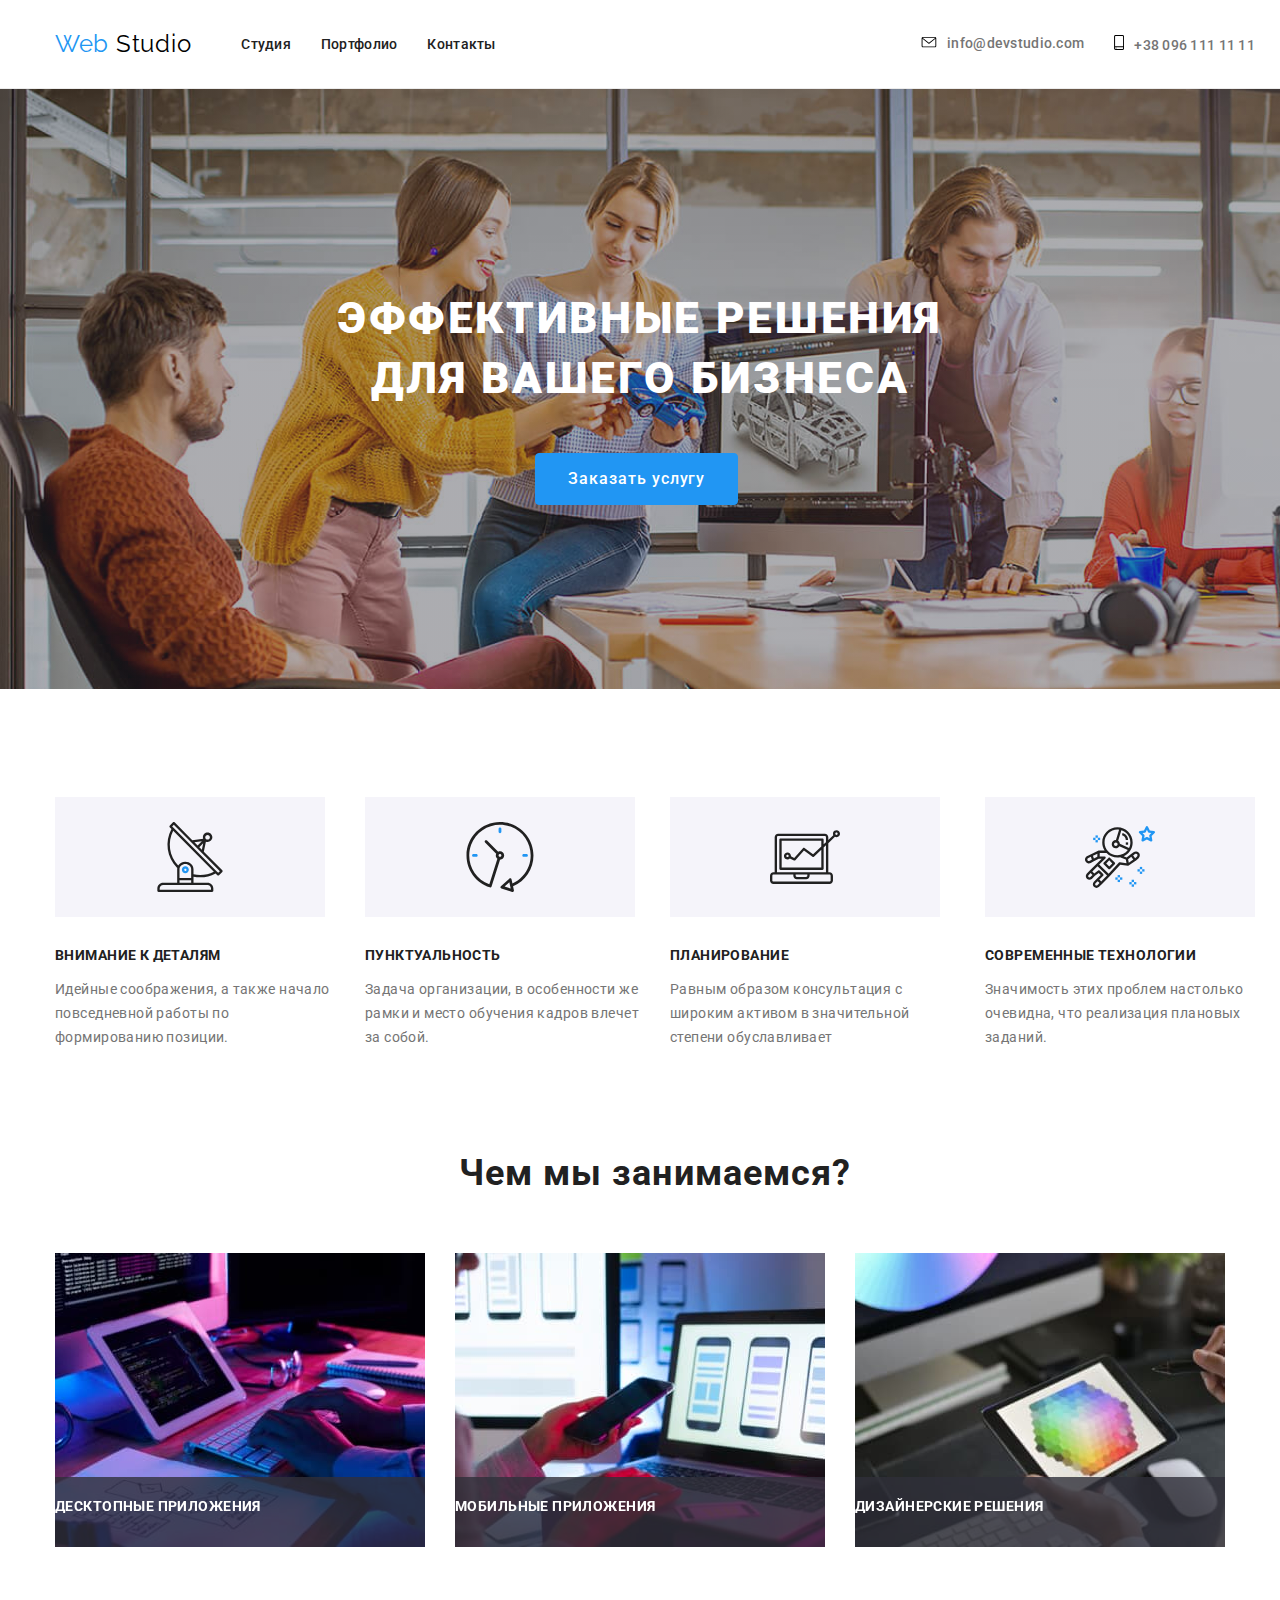
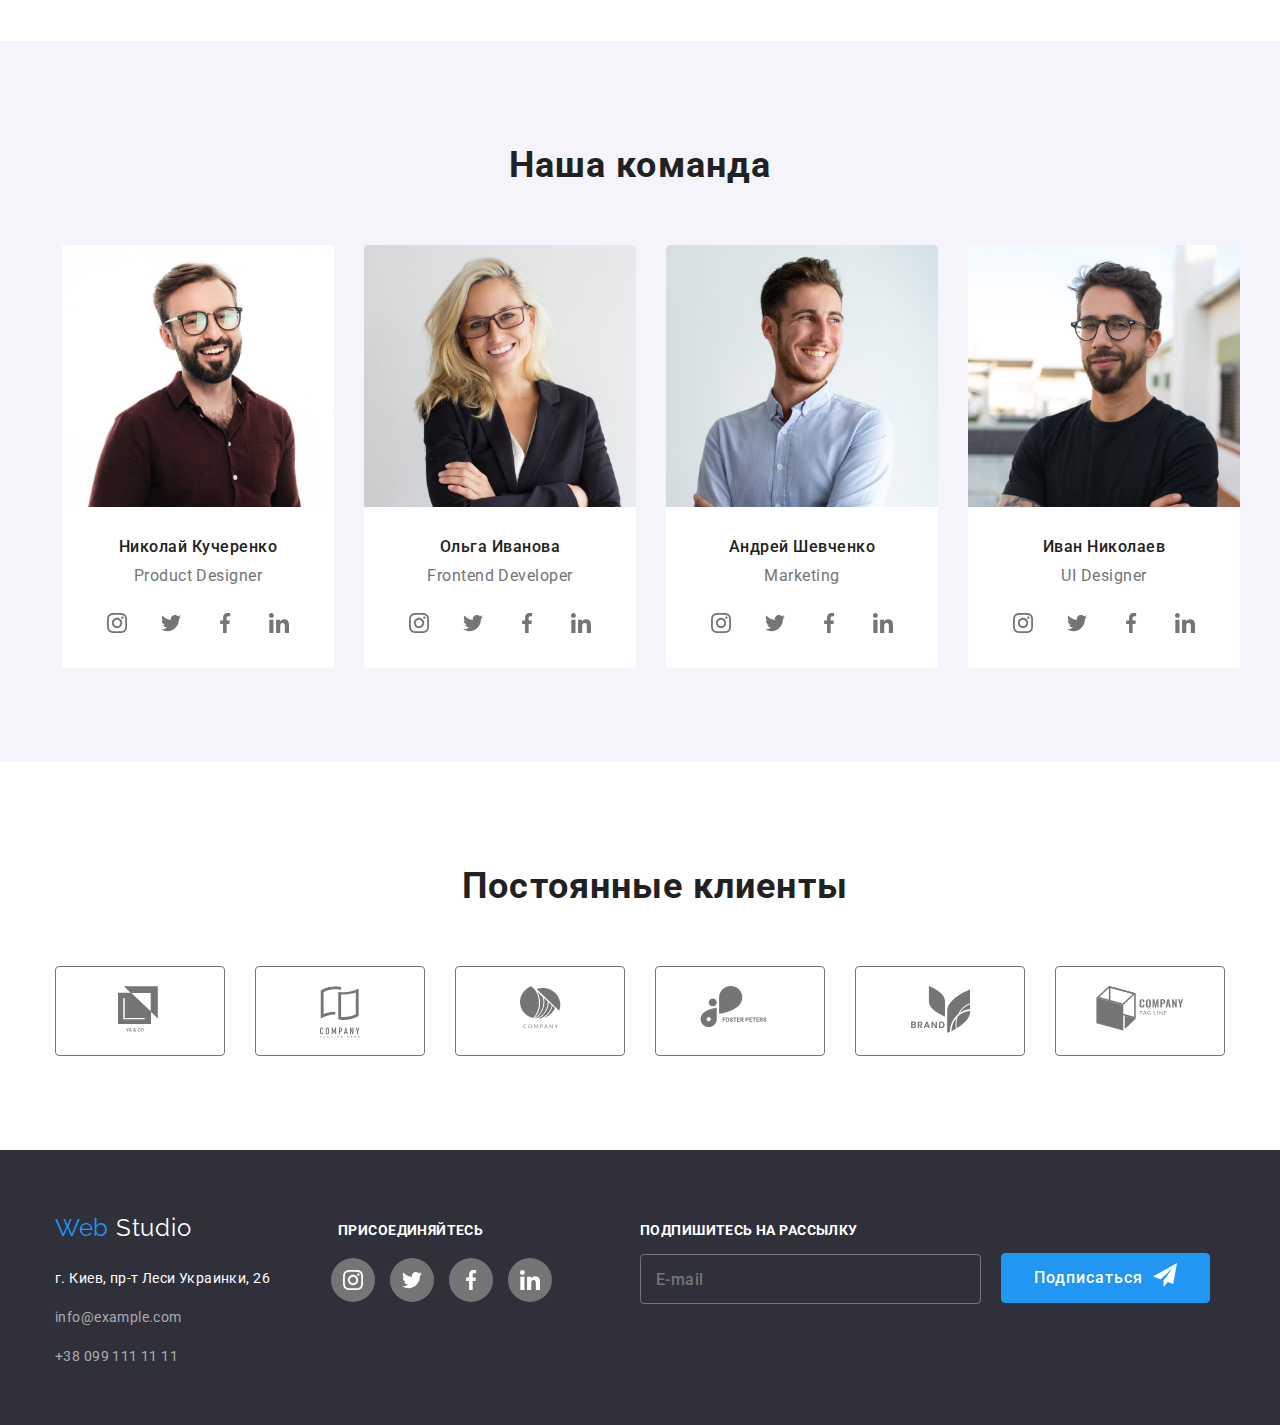
==== commit 652102ae: "Исправляет фото участников команды в пределах рамки" ====
--- a/index.html
+++ b/index.html
@@ -192,7 +192,7 @@
         <ul class="list flexbox">
           <div class="flexbox-list">
             <li class="team-item teammembers-box">
-              <img class="img" src="./imagespage1/teamphoto/img1.jpg" width="270" height="260"
+              <img class="img" src="./imagespage1/teamphoto/img1.jpg" width="272" height="260"
                 alt="Николай Кучеренко" />
               <h3 class="name-title">Николай Кучеренко</h3>
               <p class="name-description">Product Designer</p>
@@ -228,7 +228,7 @@
               </ul>
             </li>
             <li class="team-item teammembers-box">
-              <img class="img" src="./imagespage1/teamphoto/img2.jpg" width="270" height="260" alt="Ольга Иванова" />
+              <img class="img" src="./imagespage1/teamphoto/img2.jpg" width="272" height="260" alt="Ольга Иванова" />
               <h3 class="name-title">Ольга Иванова</h3>
               <p class="name-description">Frontend Developer</p>
               <ul class="list flexbox-center">
@@ -263,7 +263,7 @@
               </ul>
             </li>
             <li class="team-item teammembers-box">
-              <img class="img" class="img" src="./imagespage1/teamphoto/img3.jpg" width="270" height="260"
+              <img class="img" class="img" src="./imagespage1/teamphoto/img3.jpg" width="272" height="260"
                 alt="Андрей Шевченко" />
               <h3 class="name-title">Андрей Шевченко</h3>
               <p class="name-description">Marketing</p>
@@ -299,7 +299,7 @@
               </ul>
             </li>
             <li class="team-item teammembers-box">
-              <img class="img" src="./imagespage1/teamphoto/img4.jpg" width="270" height="260" alt="Иван Николаев" />
+              <img class="img" src="./imagespage1/teamphoto/img4.jpg" width="272" height="260" alt="Иван Николаев" />
               <h3 class="name-title">Иван Николаев</h3>
               <p class="name-description">UI Designer</p>
               <ul class="list flexbox-center">
--- a/css/styles.css
+++ b/css/styles.css
@@ -72,6 +72,7 @@
       rgba(47, 48, 58, 0.4) 100%
     ),
     url(../imagespage1/header.jpg);
+  background-size: cover;
 
   height: 600px;
   padding: 200px 0;
@@ -311,12 +312,24 @@
   width: 272px;
   border-radius: 4px;
   background-color: var(--light-color);
+  overflow: hidden;
+}
+
+.img {
+  display: block;
+  max-width: 100%;
+  height: auto;
+}
+
+.teammembers-box:hover {
   box-shadow: 0px 1px 3px 1px rgba(0, 0, 0, 0.2);
 }
 .works-box {
   width: 370px;
   margin-bottom: 30px;
   transition: box-shadow 250ms var(--timing-function);
+}
+.works-box:hover {
   box-shadow: 0px 1px 3px 1px rgba(0, 0, 0, 0.2);
 }
 
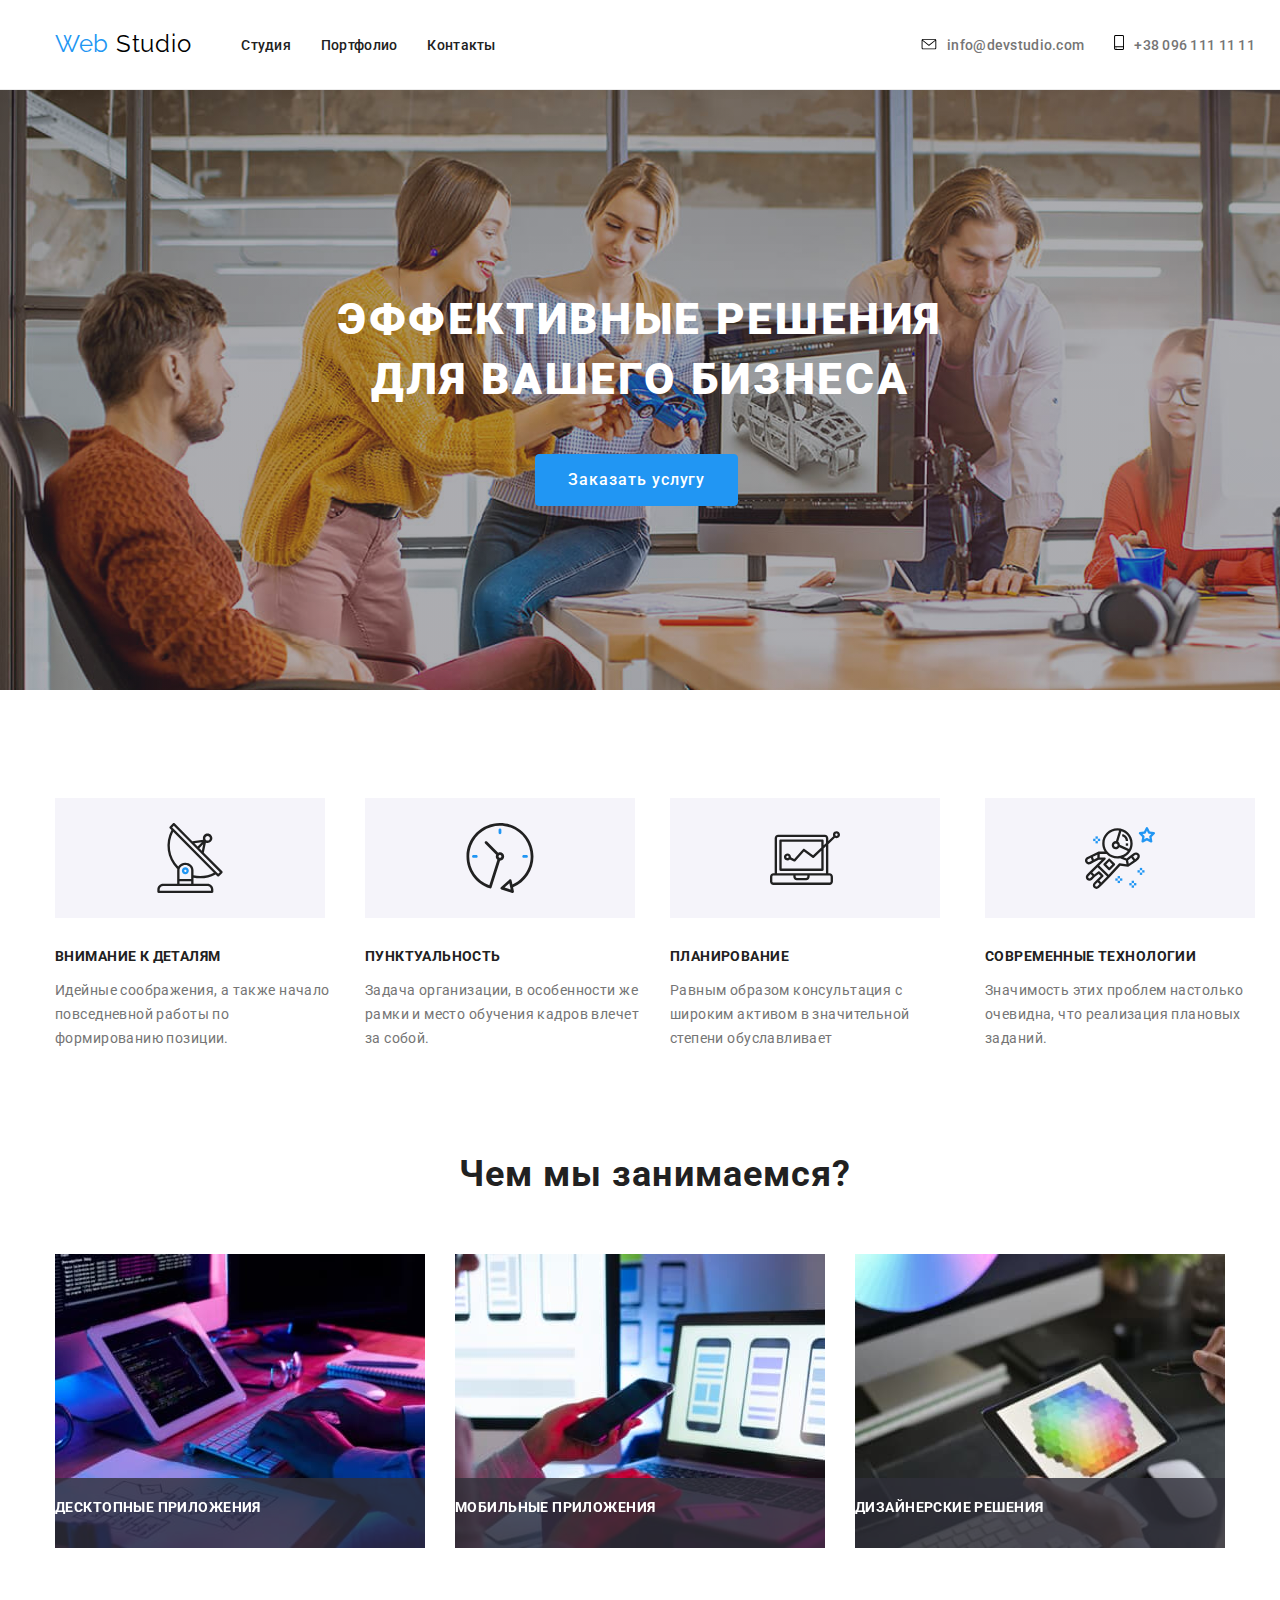
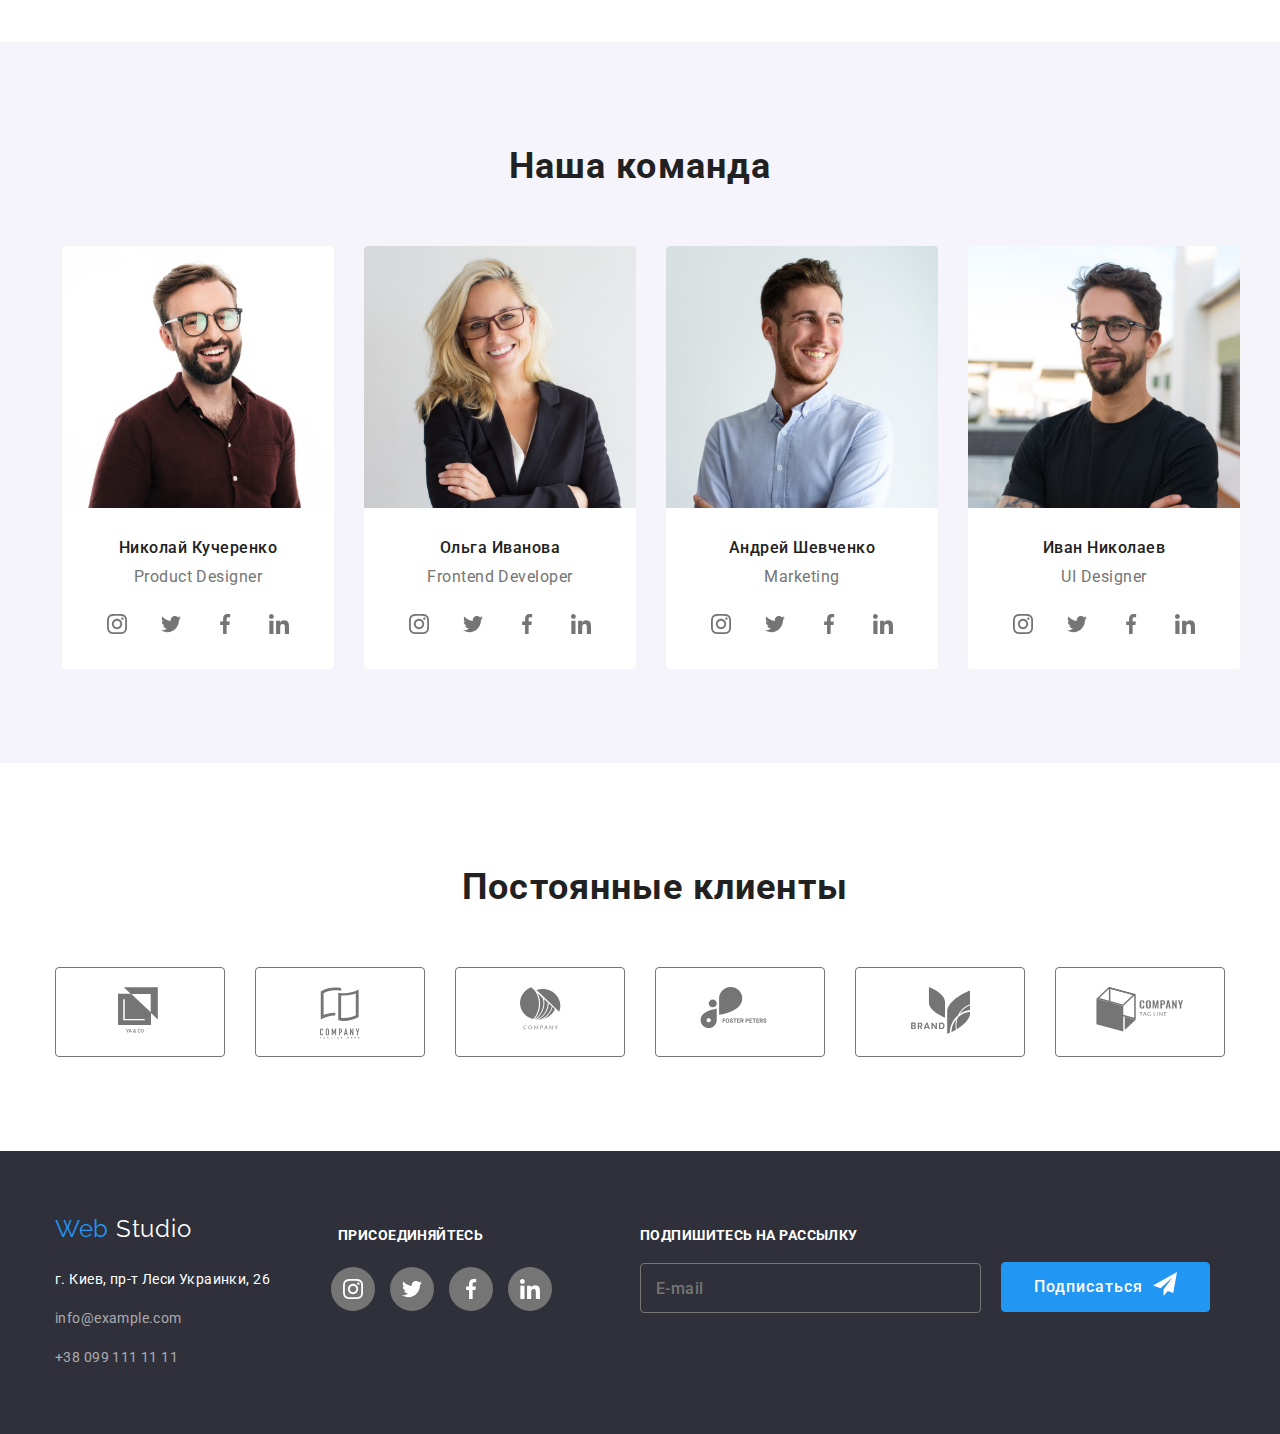
==== commit 29b1b3e9: "Добавляет классы в пункты меню" ====
--- a/index.html
+++ b/index.html
@@ -23,7 +23,7 @@
             <span class="logo-part-two">Studio</span></span></a>
         <ul class="list menu-list">
           <li class="menu-item">
-            <a href="./index.html" class="menu-link">Студия</a>
+            <a href="./index.html" class="menu-link studio-menu">Студия</a>
           </li>
           <li class="menu-item">
             <a href="./portfolio.html" class="menu-link">Портфолио</a>
@@ -69,26 +69,42 @@
               Оставьте свои данные, мы Вам перезвоним
             </p>
             <form class="contacts-us-form" id="contact-form">
+
+              <div class="form-field">
               <svg class="modal-icon" width="18" height="18">
                 <use href="./icons/sprite.svg#icon-personmodal"></use>
               </svg>
-              <input class="contact-us-field" type="text" name="user-name" placeholder="Имя" required>
+              <input type="text" class="contact-us-field" name="user-name" id="user-name">
+              <label for="user-name" class="form-lable ">Имя</label>
+              </div>
+
+              <div class="form-field">
               <svg class="modal-icon" width="18" height="18">
                 <use href="./icons/sprite.svg#icon-phonemodal"></use>
               </svg>
-              <input class="contact-us-field" type="tel" name="user-phone" placeholder="Телефон" required>
+              <input type="tel" class="contact-us-field"  name="user-phone">
+              <label for="user-phone" class="form-lable">Телефон</label>
+              </div>
+
+              <div class="form-field">
               <svg class="modal-icon" width="18" height="18">
                 <use href="./icons/sprite.svg#icon-emailmodal"></use>
               </svg>
-              <input class="contact-us-field" type="email" name="user-email" placeholder="Почта" required>
-              <textarea class="contact-us-field contact-us-message" name="message" id="" placeholder="Введите текст" cols="30" rows="10"></textarea>
+              <input type="email" class="contact-us-field" name="user-email">
+              <label for="user-email" class="form-lable">Почта</label>
+              </div>
               
+              <div class="form-field">
+              <textarea class="contact-us-message" name="message" id="message" placeholder="Введите текст" cols="30" rows="10"></textarea>
+              <label for="message" class="form-lable">Комментарий</label>
+              </div>
           
               <div class="flexbox-list">
                 <p class="modal-agree-text">
-                  <svg class="modal-icon" width="16" height="16">
+                  <svg class="modal-agree-icon" width="16" height="16">
                    <use href="./icons/sprite.svg#icon-modal">
                   </svg>
+  
                   Соглашаюсь с рассылкой и принимаю
                 </p>
                <p href="#" class="modal-terms-text">Условия договора</p>
--- a/css/styles.css
+++ b/css/styles.css
@@ -24,7 +24,7 @@
 body {
   font-family: "Roboto", sans-serif;
   font-size: 14px;
-  line-height: 1, 714;
+  line-height: 1.714em;
   letter-spacing: 0.03em;
   color: var(--main-color);
 }
@@ -467,8 +467,7 @@
   top: 50%;
   left: 50%;
   transform: translate(-50%, -50%);
-  height: 581px;
-  width: 528px;
+  padding: 40px;
   background-color: #ffffff;
   border-radius: 4px;
   box-shadow: 0px 1px 3px 1px rgba(0, 0, 0, 0.2);
@@ -476,6 +475,9 @@
 
 .modal-icon {
   margin-right: 8px;
+  position: absolute;
+  top: 40px;
+  left: 10px;
 }
 
 .modal-btn {
@@ -501,7 +503,7 @@
 .modal-terms-text {
   font-style: 400;
   font-weight: 400;
-  font-size: 12px;
+  font-size: 14px;
   line-height: 1.714em;
   letter-spacing: 0.03em;
   text-decoration-line: underline;
@@ -517,10 +519,9 @@
   font-size: 20px;
   line-height: 1.15em;
   text-align: center;
-  vertical-align: top;
   letter-spacing: 0.03em;
   color: var(--semidark-color);
-  margin-top: 40px;
+  margin-top: 0px;
   margin-bottom: 0px;
 }
 .modal-agree-text {
@@ -533,15 +534,33 @@
   color: var(--main-color);
 }
 
+.form-field {
+  position: relative;
+  padding-top: 30px;
+}
+
+.form-lable {
+  position: absolute;
+  top: 10px;
+  left: 0px;
+  font-weight: 400;
+  font-size: 12px;
+  line-height: 1.167em;
+  letter-spacing: 0.01em;
+  color: var(--main-color);
+}
+
+.phone-lable {
+  position: absolute;
+  top: 0;
+  left: 0;
+}
+
 .contact-us-field {
   width: 450px;
   height: 40px;
   border: 1px solid var(--main-color);
   border-radius: 4px;
-  margin-left: 40px;
-  margin-top: 28px;
-  padding-top: 9px;
-  padding-left: 15px;
   color: var(--main-color);
   font-weight: 400;
   font-size: 14px;
@@ -554,14 +573,12 @@
   height: 125px;
   border: 1px solid var(--main-color);
   border-radius: 4px;
-  margin-left: 40px;
-  margin-top: 28px;
   padding-top: 9px;
   padding-left: 15px;
   color: var(--main-color);
   font-weight: 400;
   font-size: 14px;
-  line-height: 1, 142;
+  line-height: 1, 142em;
   letter-spacing: 0.01em;
 }
 
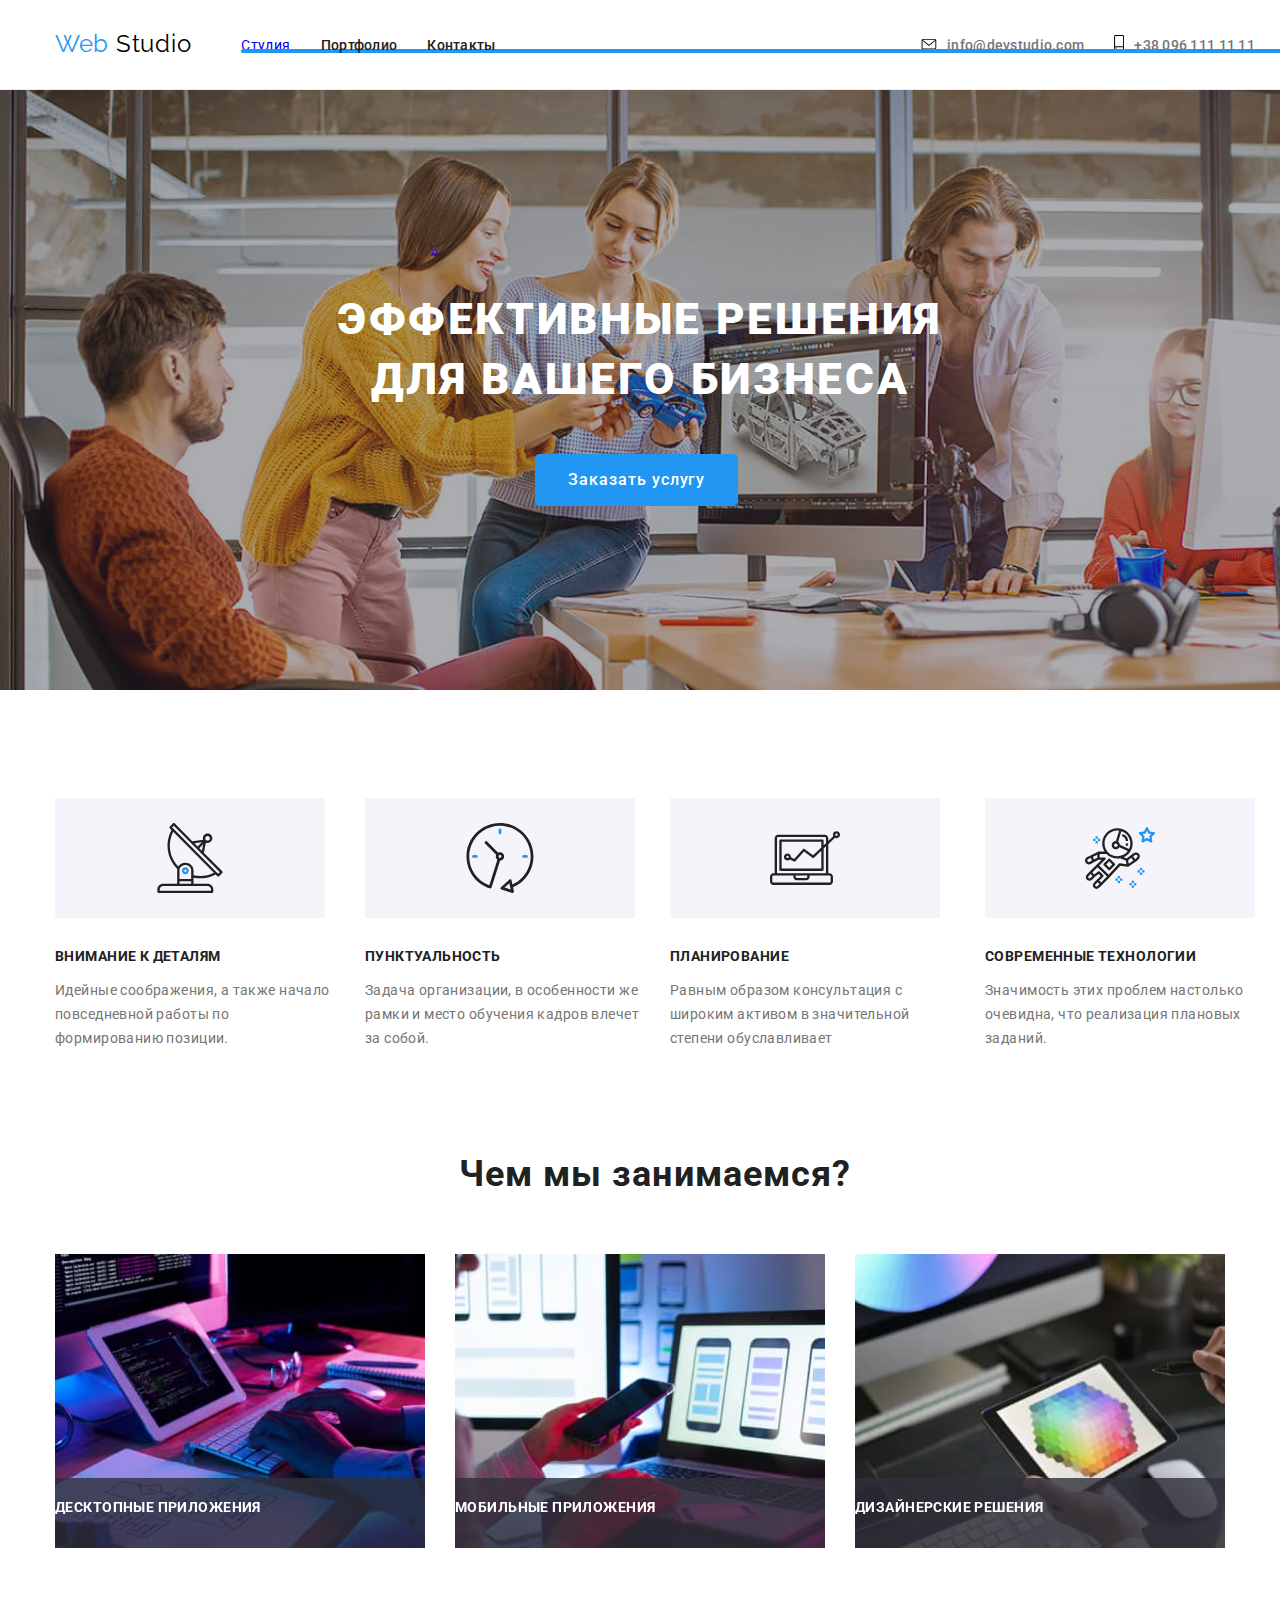
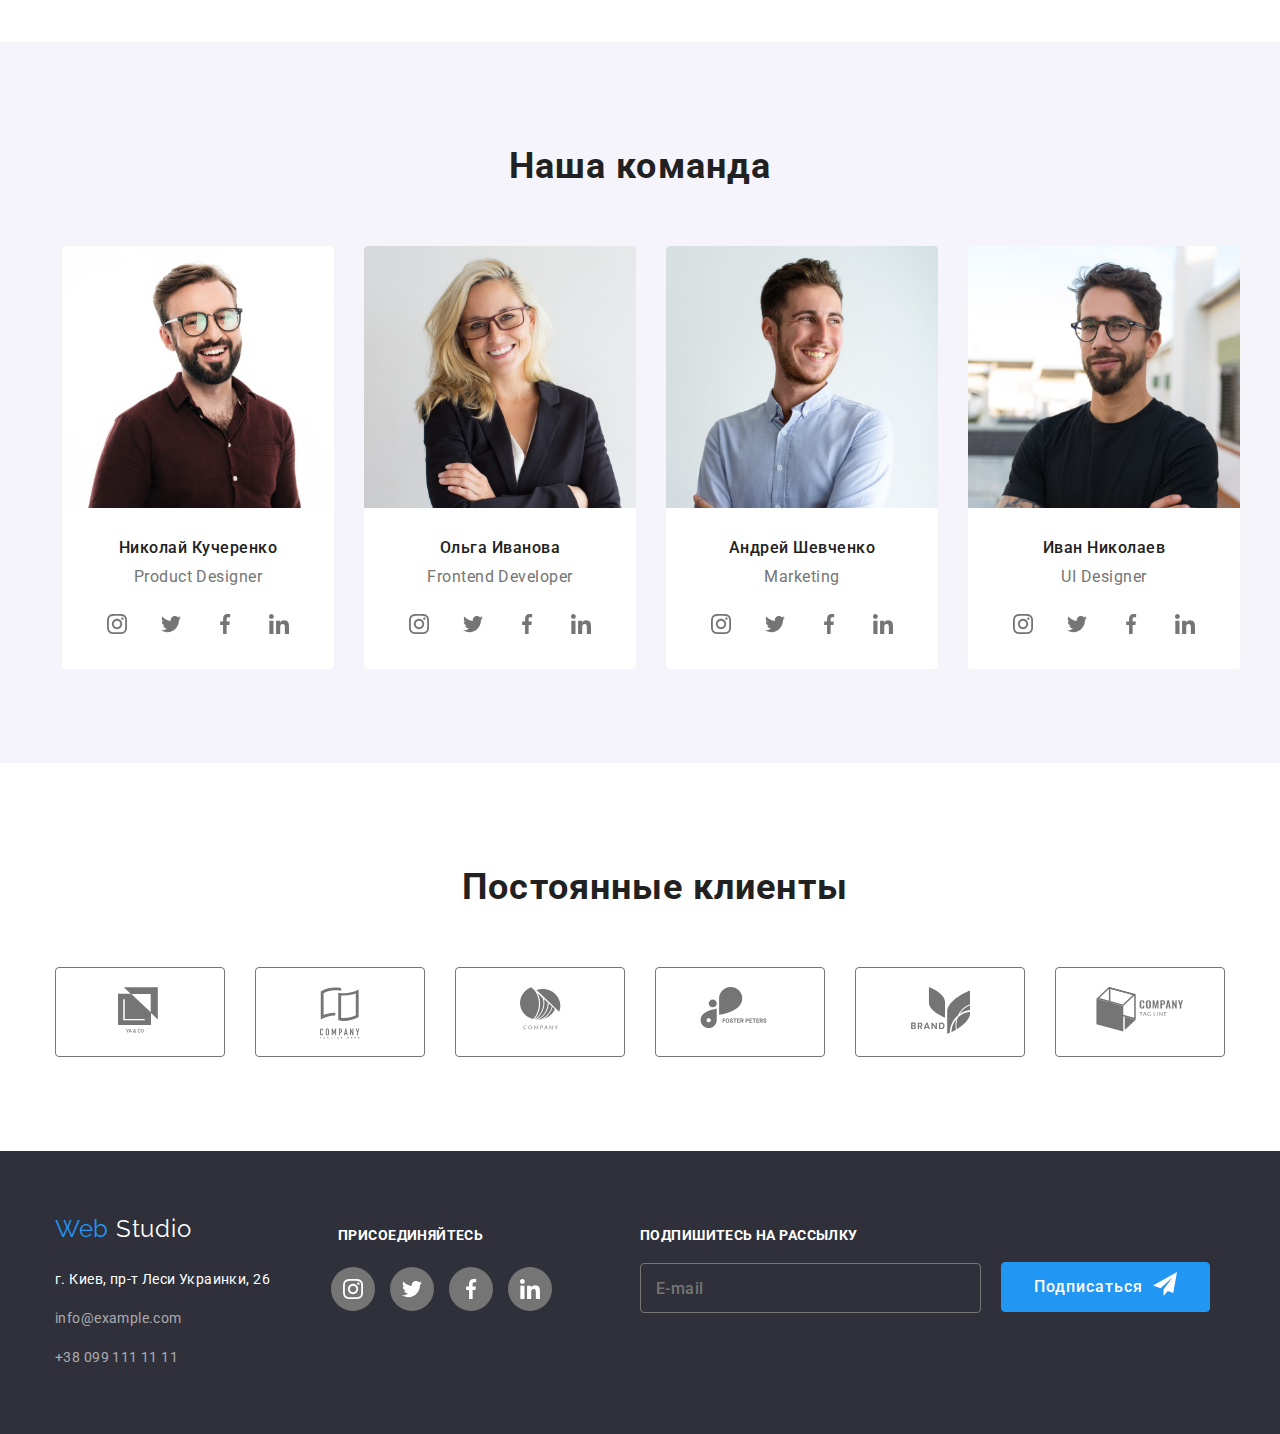
==== commit 2eff195a: "добавляет правки от ментора" ====
--- a/index.html
+++ b/index.html
@@ -23,7 +23,7 @@
             <span class="logo-part-two">Studio</span></span></a>
         <ul class="list menu-list">
           <li class="menu-item">
-            <a href="./index.html" class="menu-link studio-menu">Студия</a>
+            <a href="./index.html" class="menu-current">Студия</a>
           </li>
           <li class="menu-item">
             <a href="./portfolio.html" class="menu-link">Портфолио</a>
--- a/css/styles.css
+++ b/css/styles.css
@@ -165,6 +165,18 @@
   text-decoration: none;
   transition: color 250ms var(--timing-function);
 }
+.menu-current::after {
+  content: "";
+  position: absolute;
+  display: block;
+  width: 100%;
+  height: 4px;
+  border-radius: 4px;
+  background-color: var(--accent-color);
+  margin-top: 32px;
+  top: 17px;
+}
+
 .menu-link::after {
   content: "";
   position: absolute;
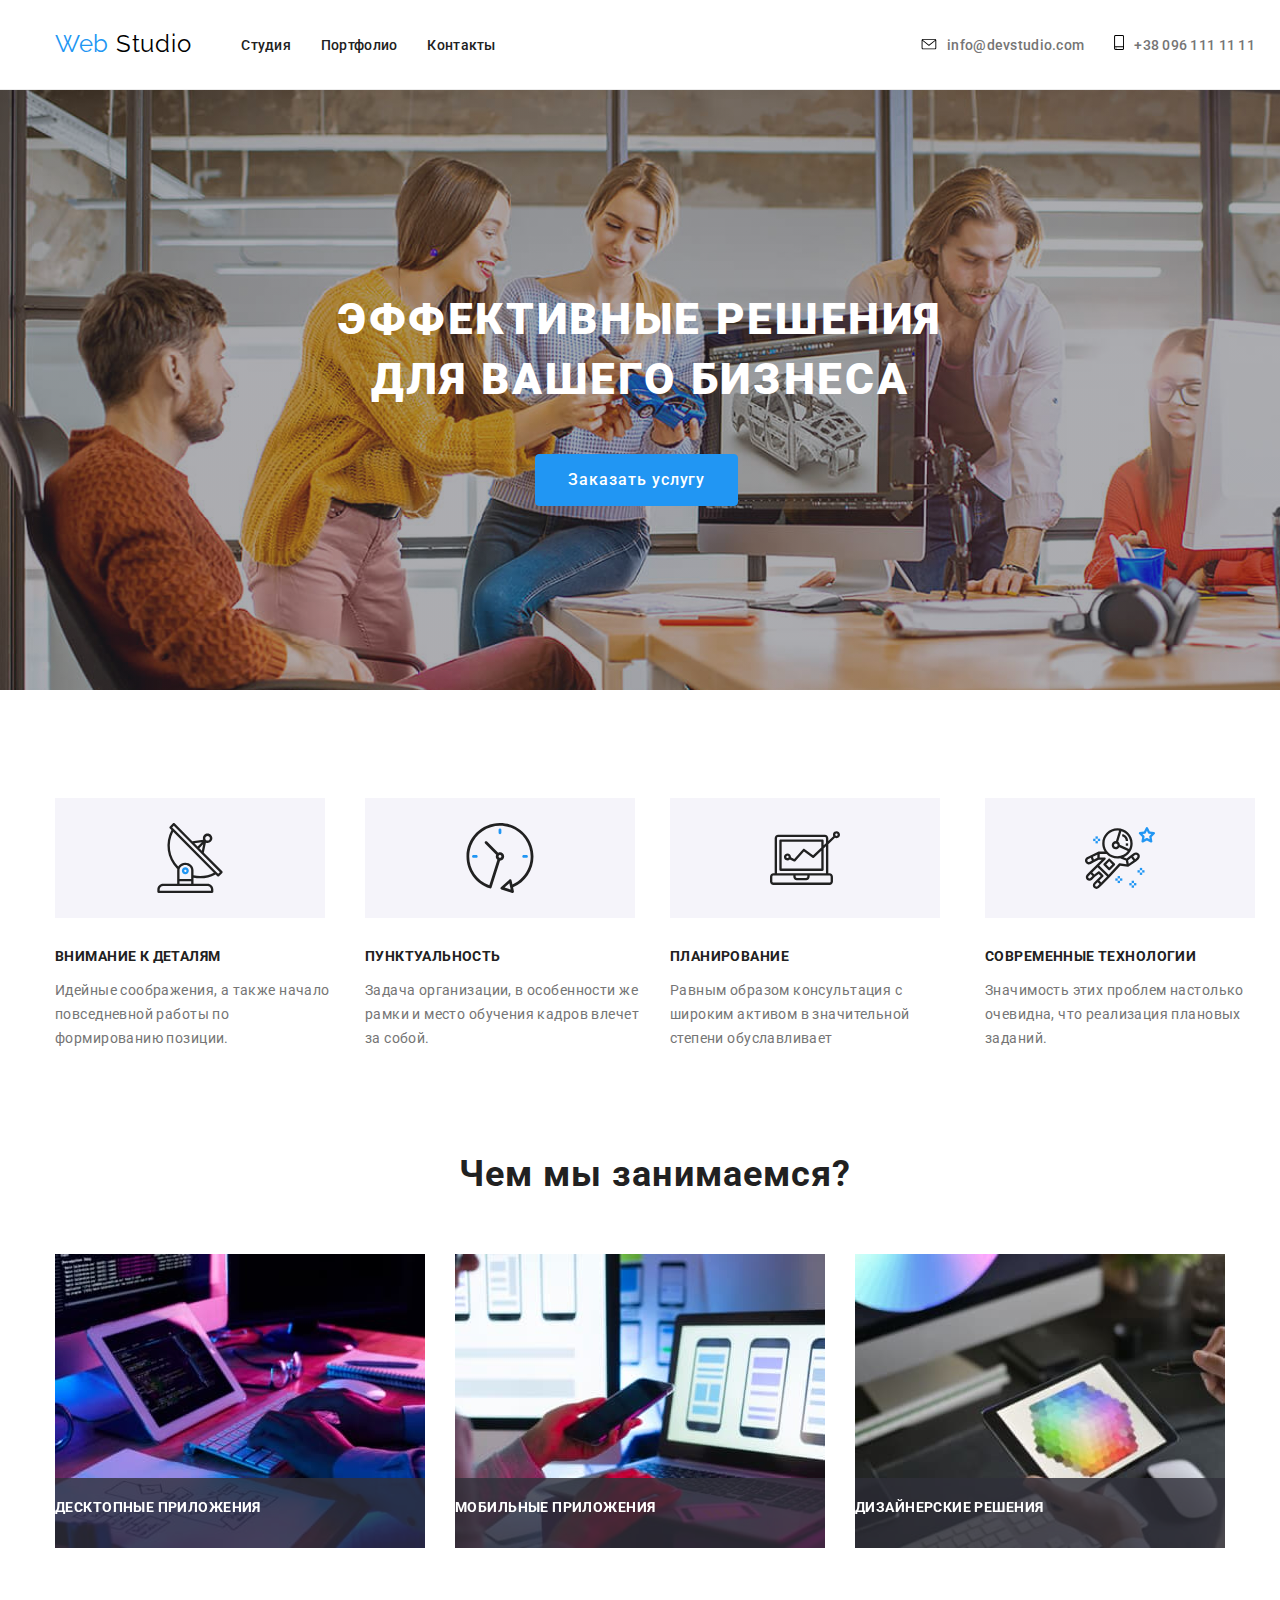
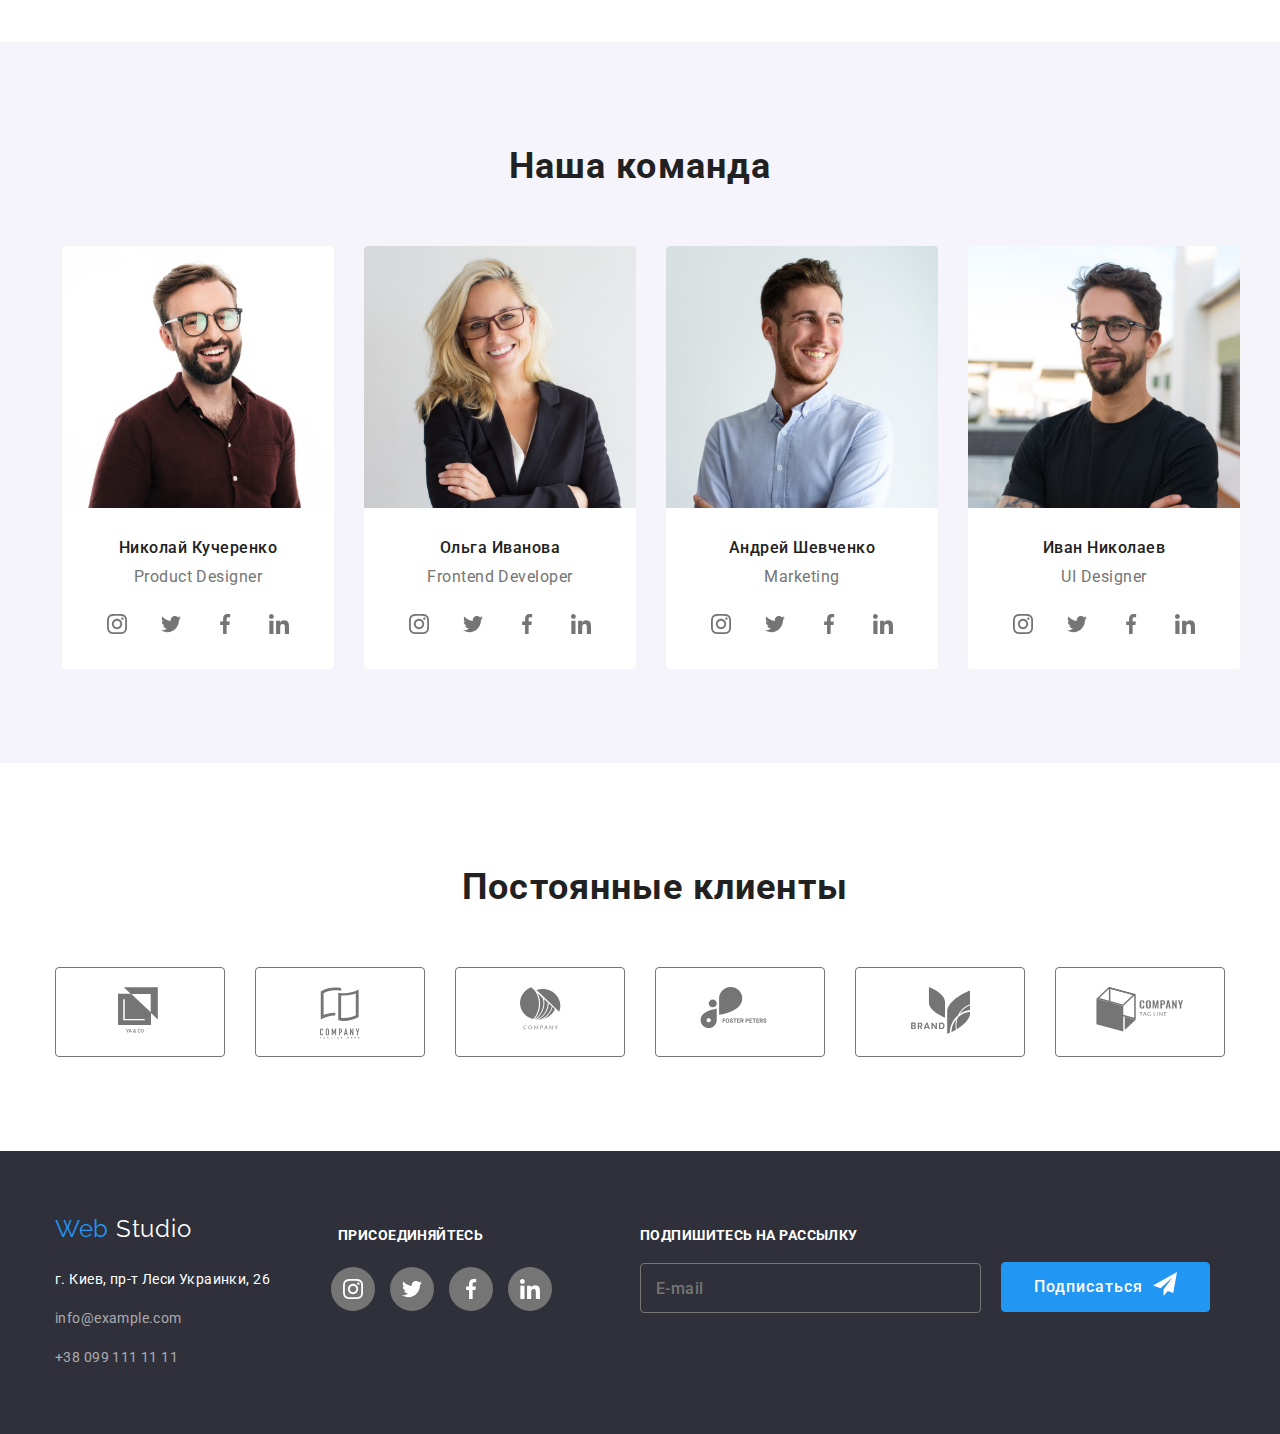
==== commit dd66094e: "активная страница" ====
--- a/index.html
+++ b/index.html
@@ -23,7 +23,7 @@
             <span class="logo-part-two">Studio</span></span></a>
         <ul class="list menu-list">
           <li class="menu-item">
-            <a href="./index.html" class="menu-current">Студия</a>
+            <a href="./index.html" class="menu-link menu-current">Студия</a>
           </li>
           <li class="menu-item">
             <a href="./portfolio.html" class="menu-link">Портфолио</a>
--- a/css/styles.css
+++ b/css/styles.css
@@ -167,7 +167,7 @@
 }
 .menu-current::after {
   content: "";
-  position: absolute;
+  position: relative;
   display: block;
   width: 100%;
   height: 4px;
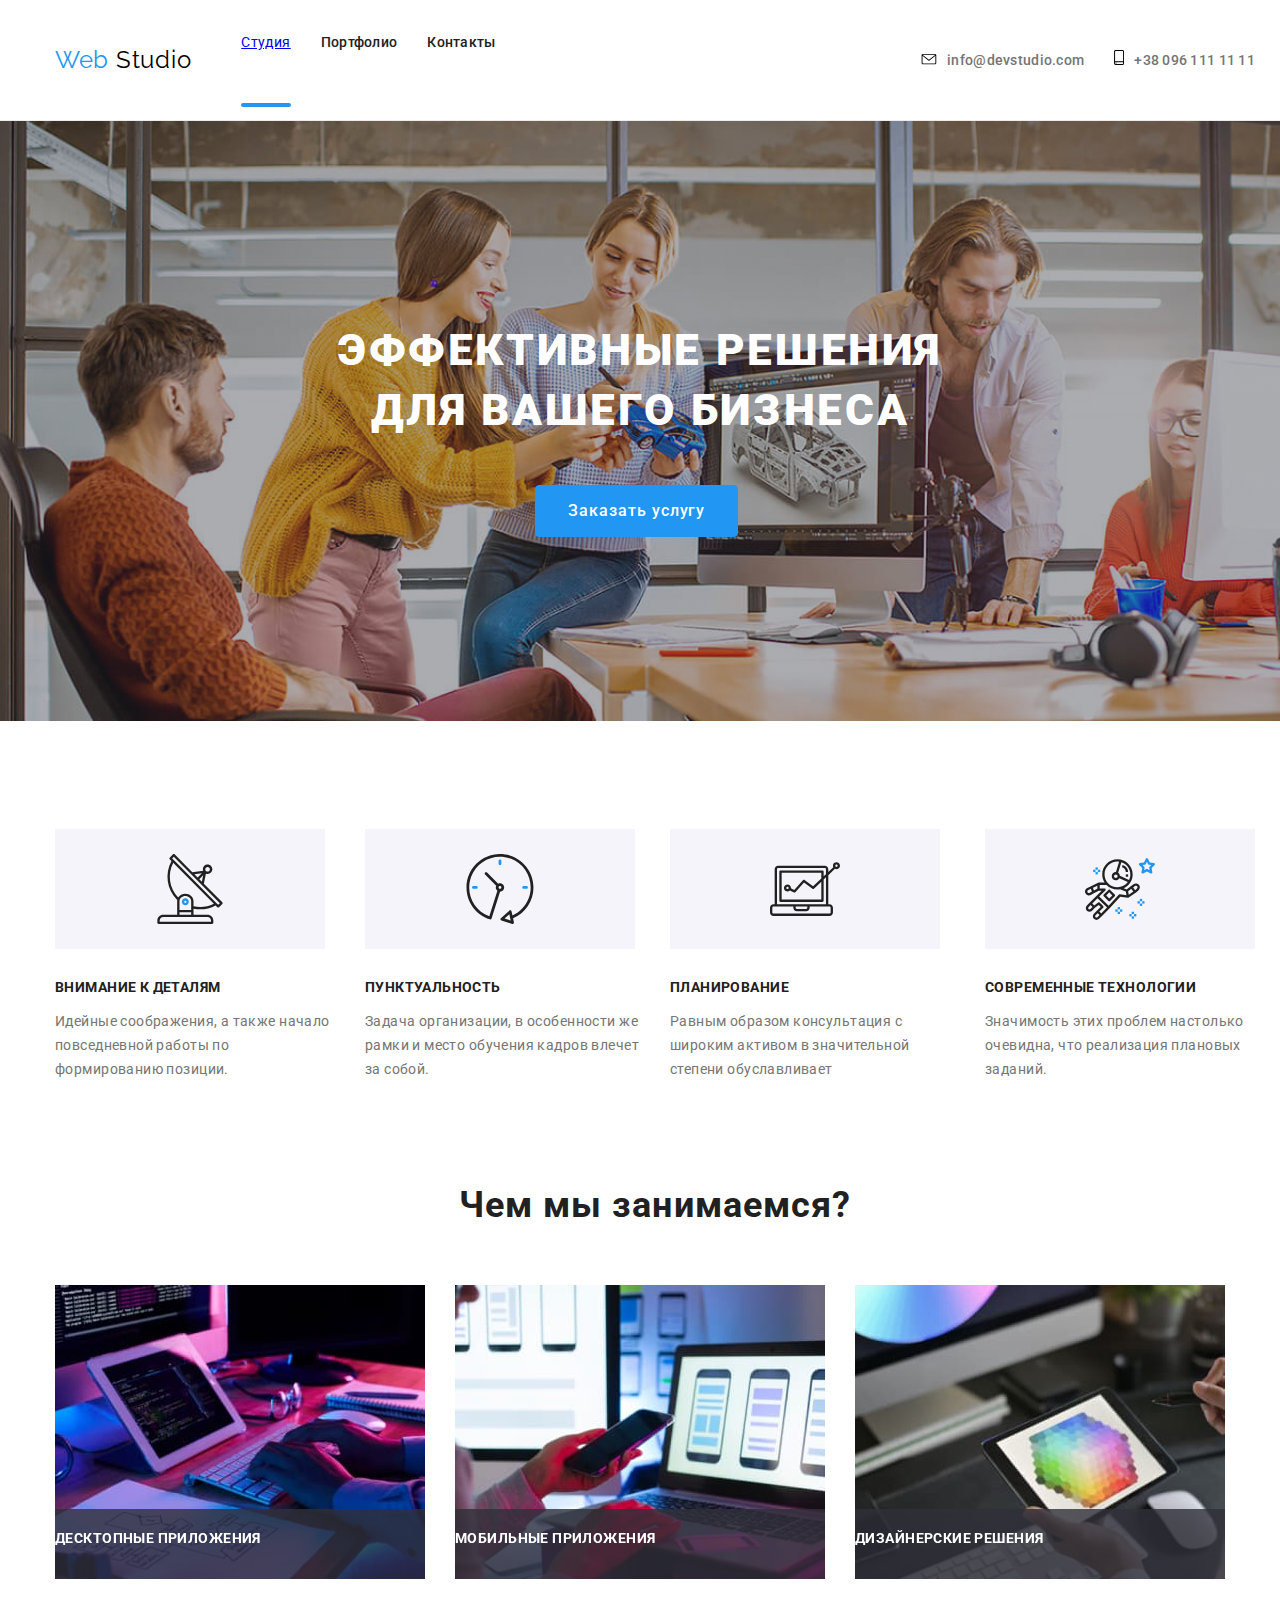
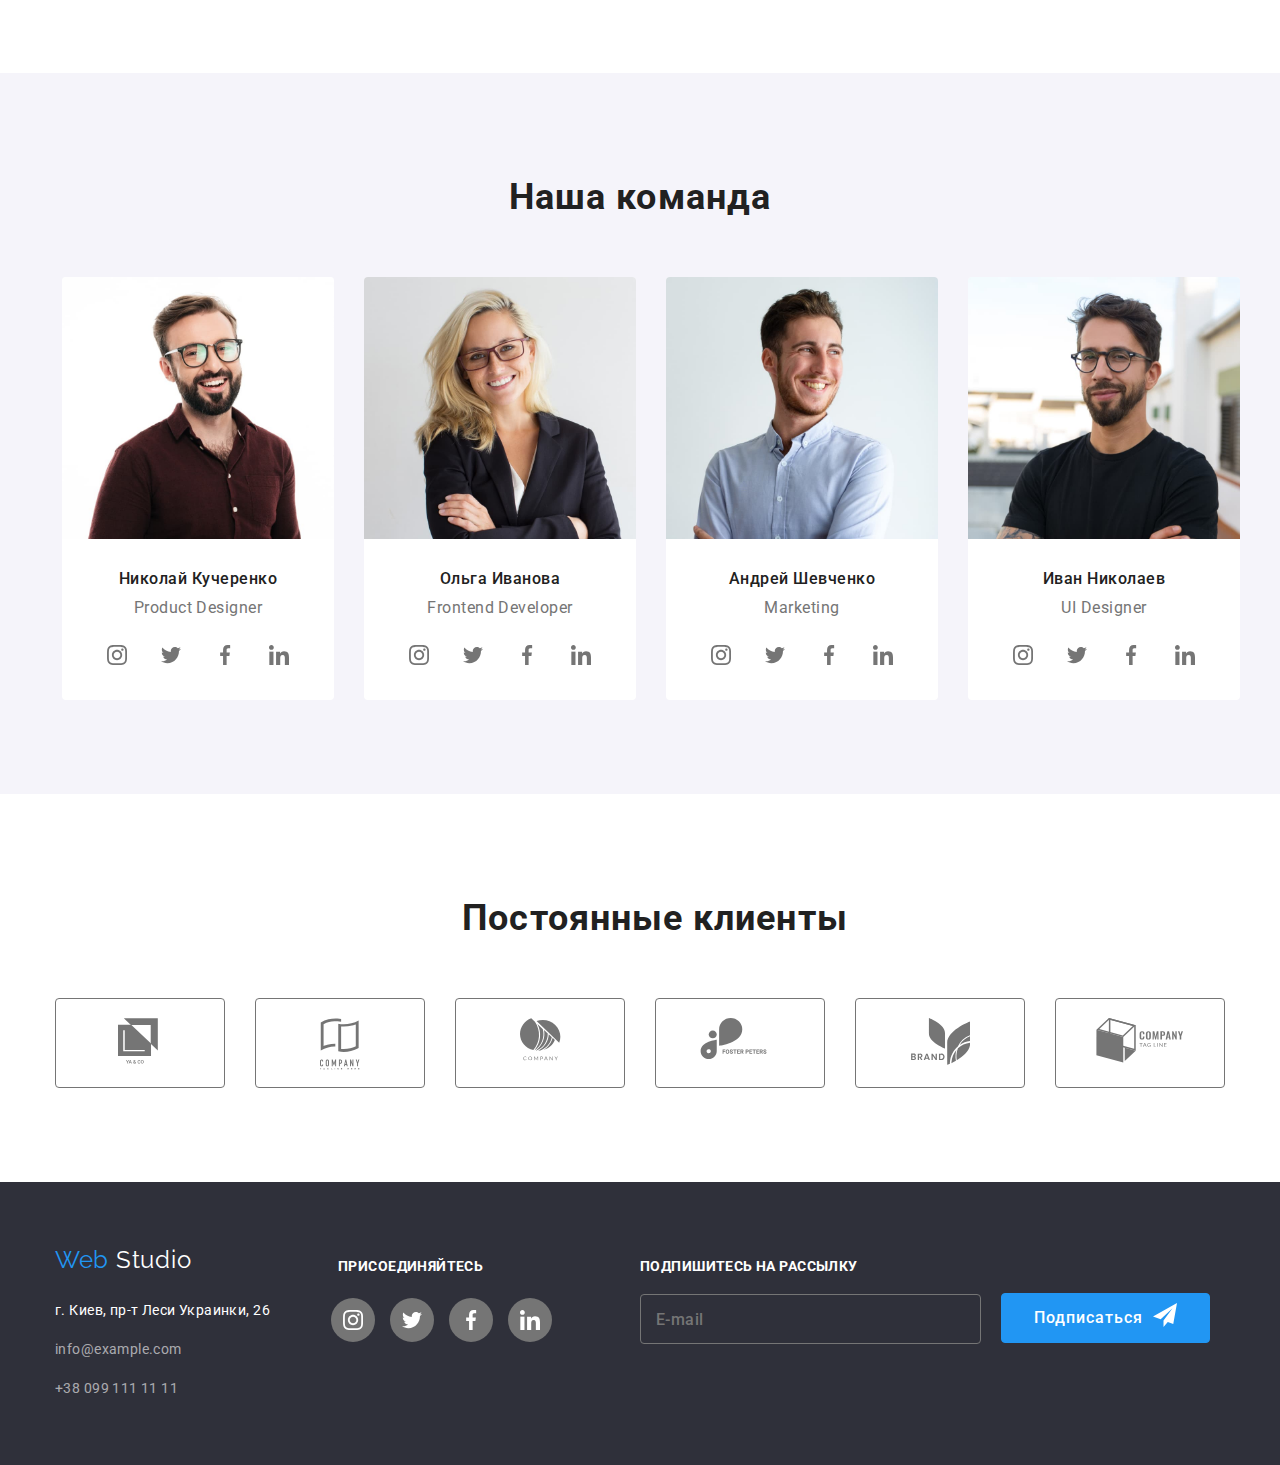
==== commit 60378b30: "исправление активной страницы" ====
--- a/index.html
+++ b/index.html
@@ -23,7 +23,7 @@
             <span class="logo-part-two">Studio</span></span></a>
         <ul class="list menu-list">
           <li class="menu-item">
-            <a href="./index.html" class="menu-link menu-current">Студия</a>
+            <a href="./index.html" class="menu-current">Студия</a>
           </li>
           <li class="menu-item">
             <a href="./portfolio.html" class="menu-link">Портфолио</a>
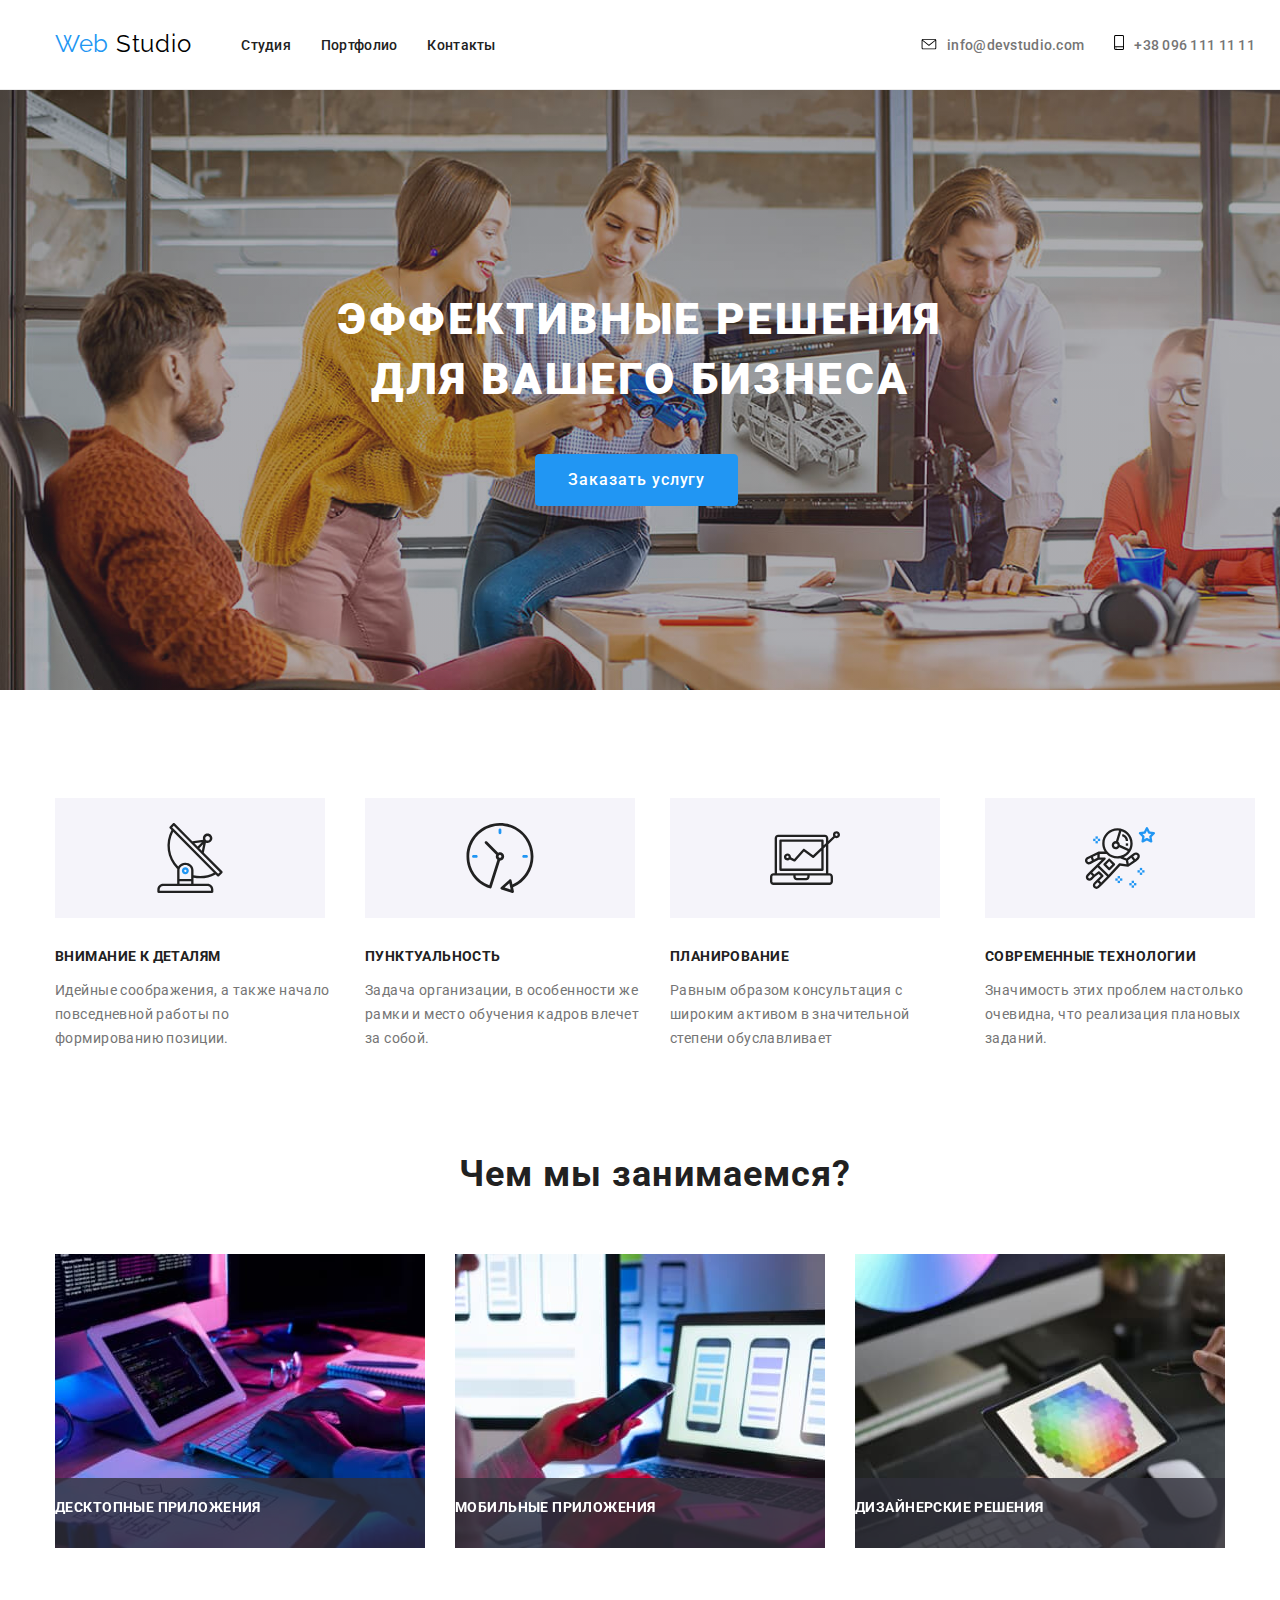
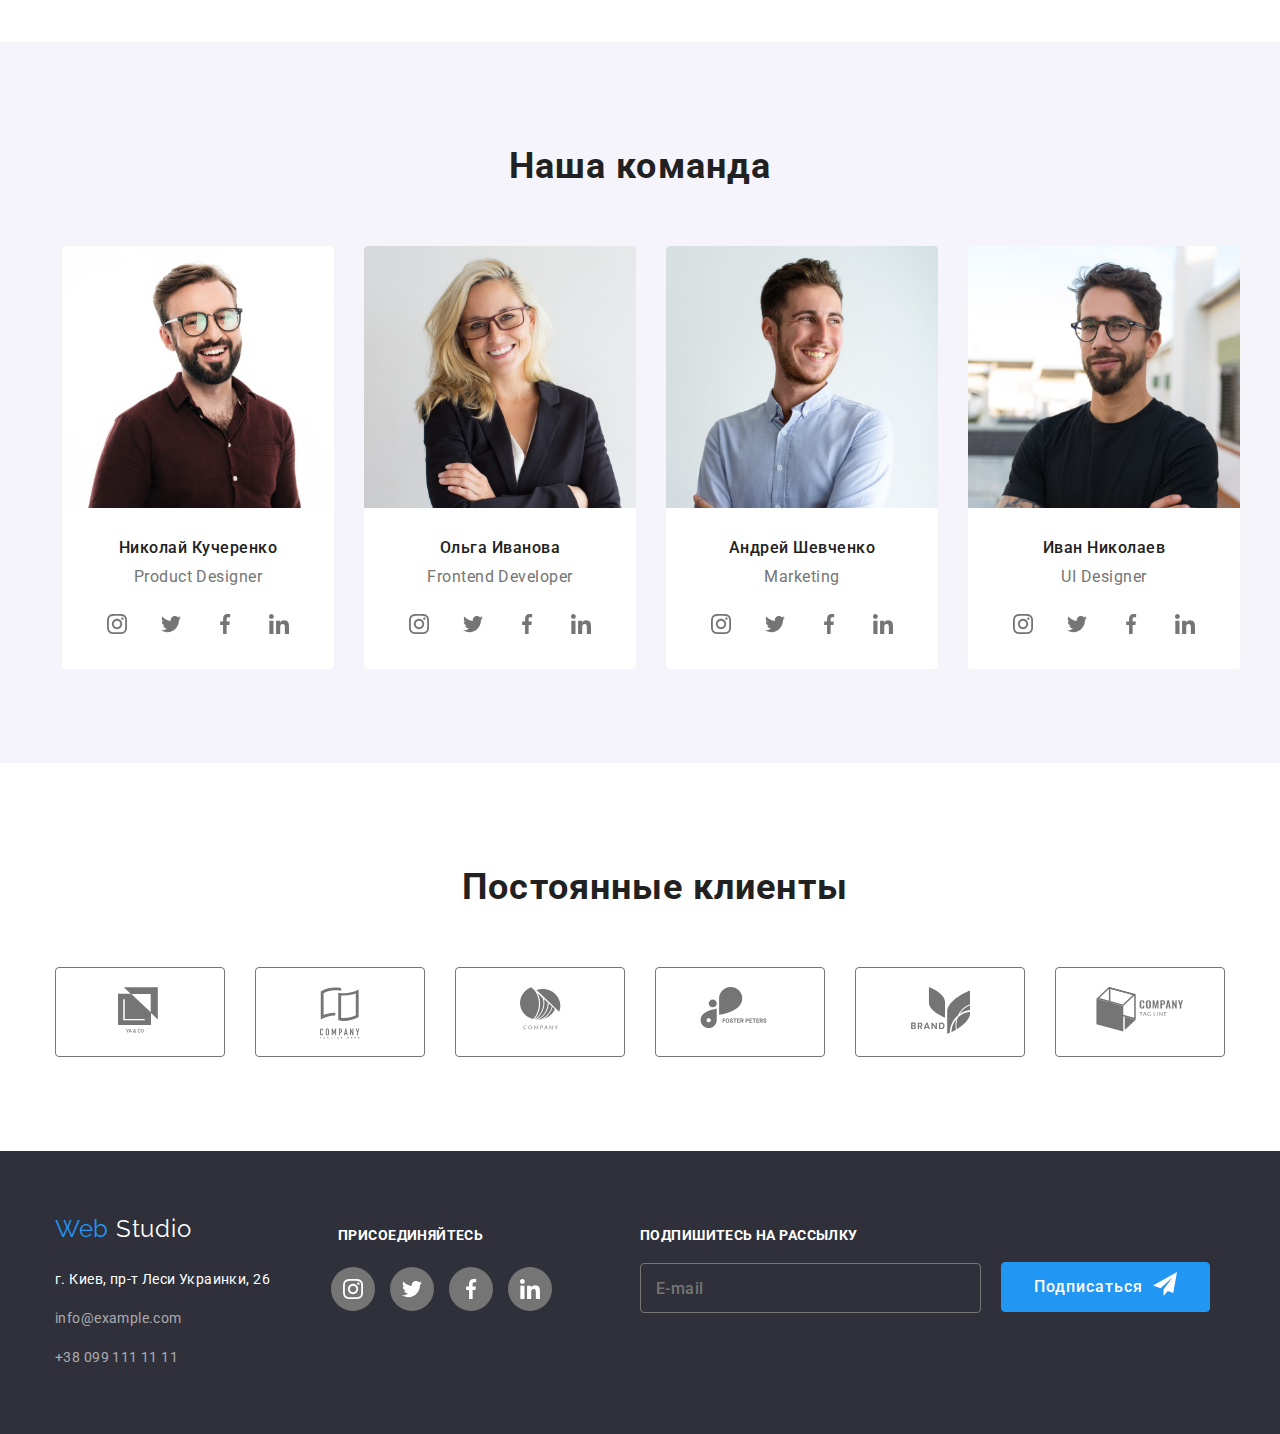
==== commit 91e48511: "Добавляет current" ====
--- a/index.html
+++ b/index.html
@@ -23,7 +23,7 @@
             <span class="logo-part-two">Studio</span></span></a>
         <ul class="list menu-list">
           <li class="menu-item">
-            <a href="./index.html" class="menu-current">Студия</a>
+            <a href="./index.html" class="menu-link current">Студия</a>
           </li>
           <li class="menu-item">
             <a href="./portfolio.html" class="menu-link">Портфолио</a>
--- a/css/styles.css
+++ b/css/styles.css
@@ -165,7 +165,8 @@
   text-decoration: none;
   transition: color 250ms var(--timing-function);
 }
-.menu-current::after {
+
+.current::after {
   content: "";
   position: relative;
   display: block;
@@ -173,8 +174,7 @@
   height: 4px;
   border-radius: 4px;
   background-color: var(--accent-color);
-  margin-top: 32px;
-  top: 17px;
+  top: 32px;
 }
 
 .menu-link::after {
